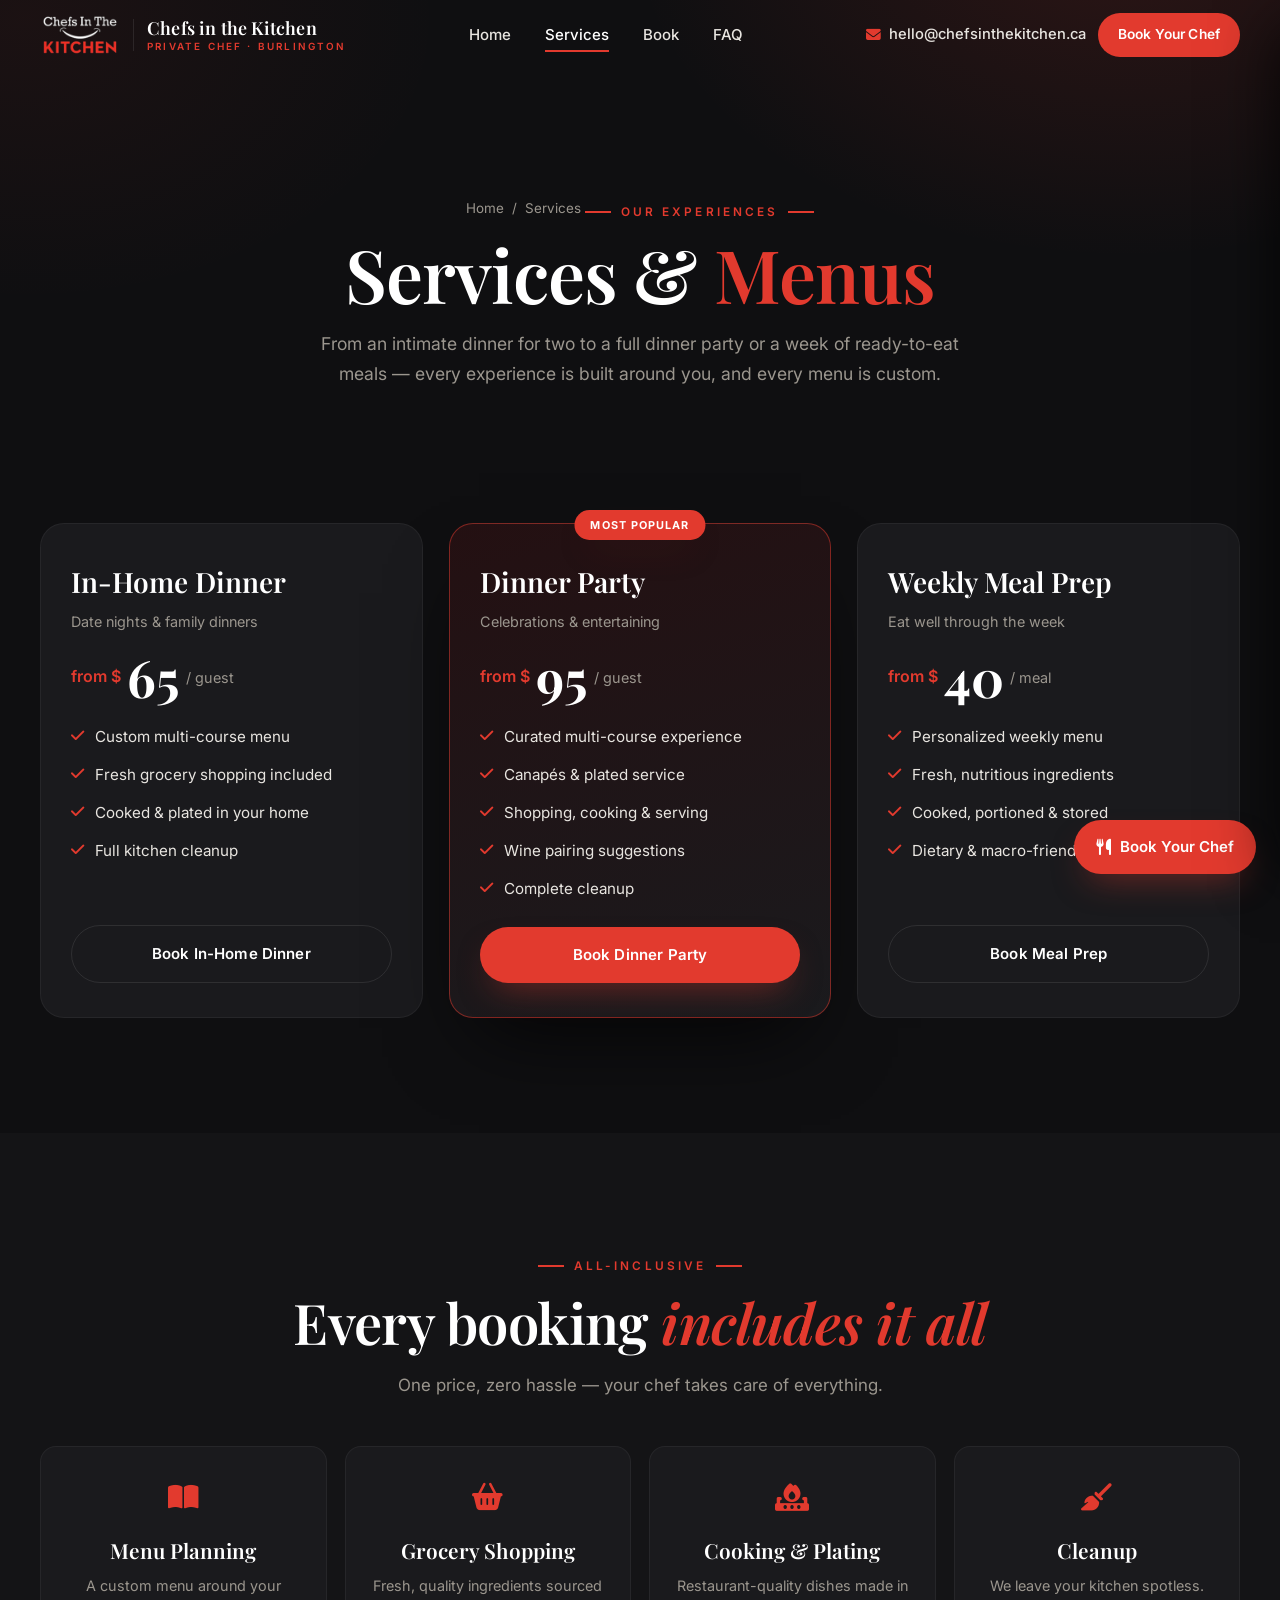
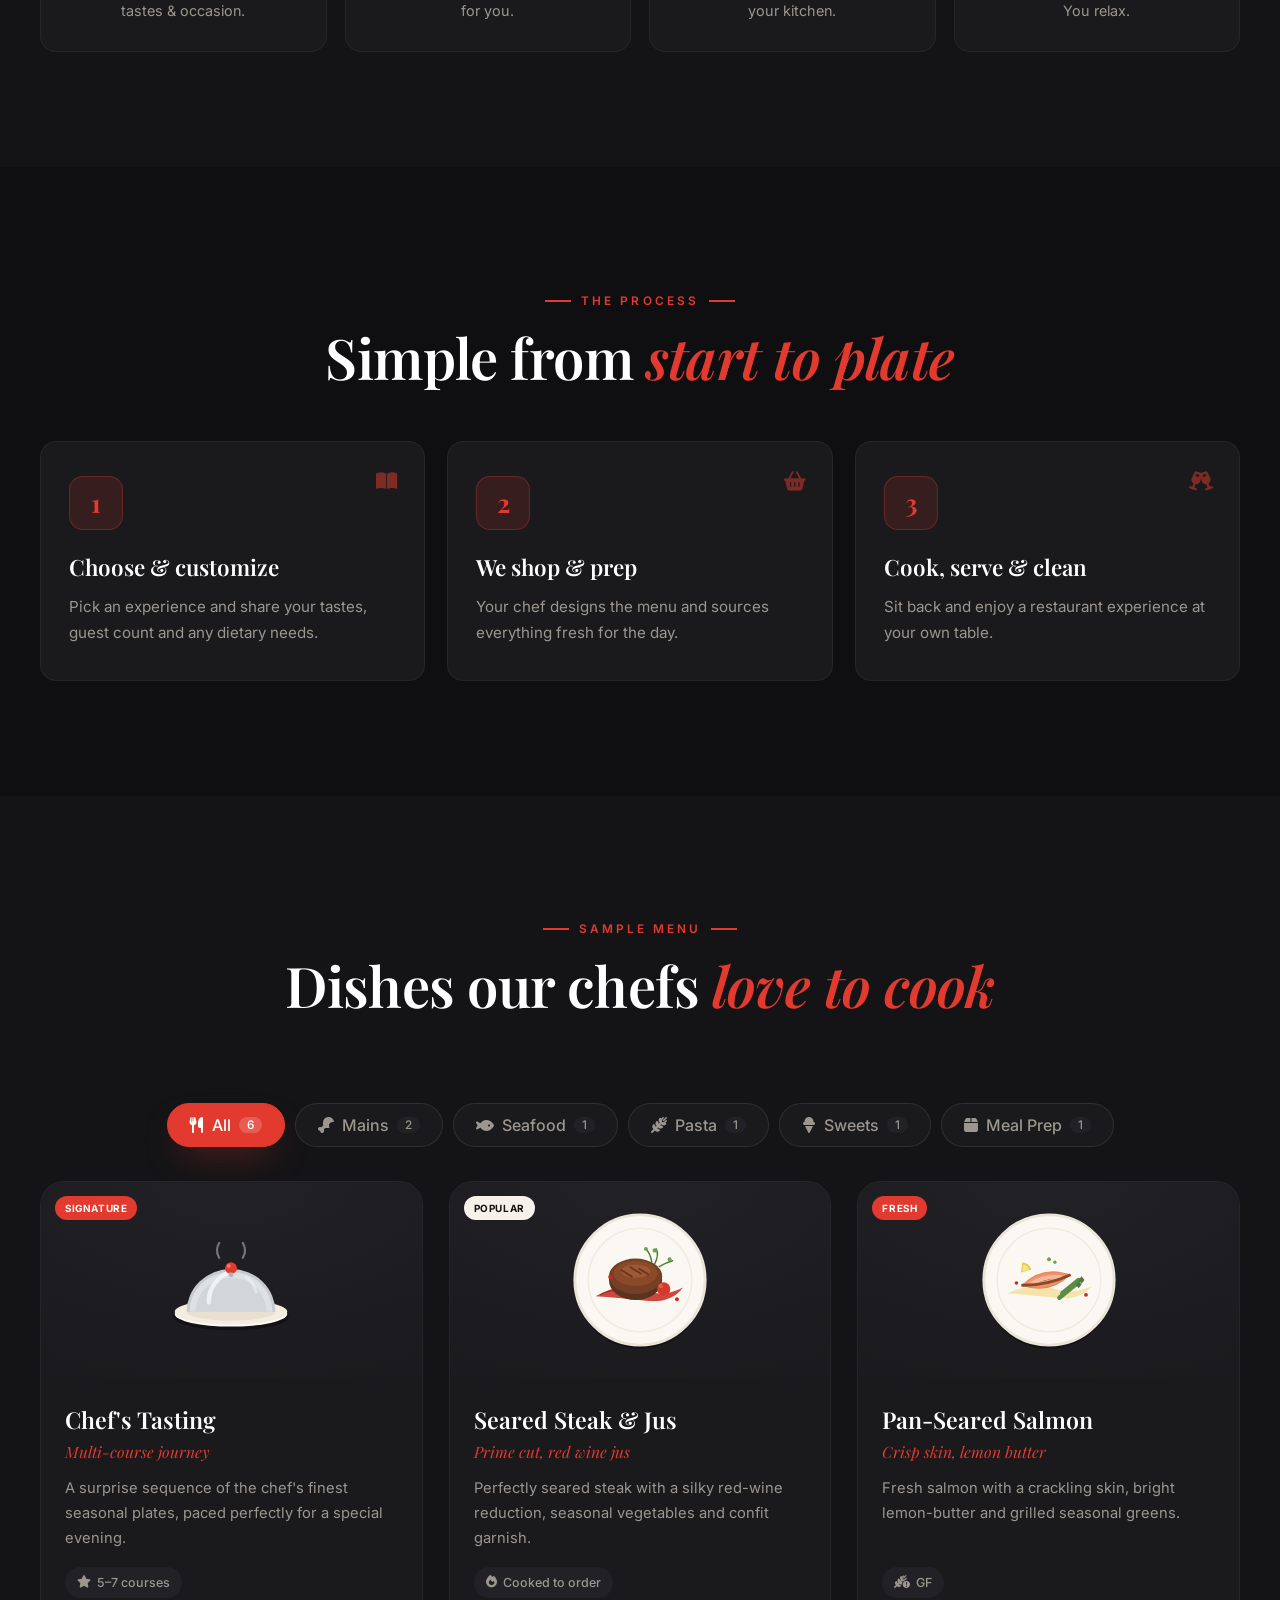
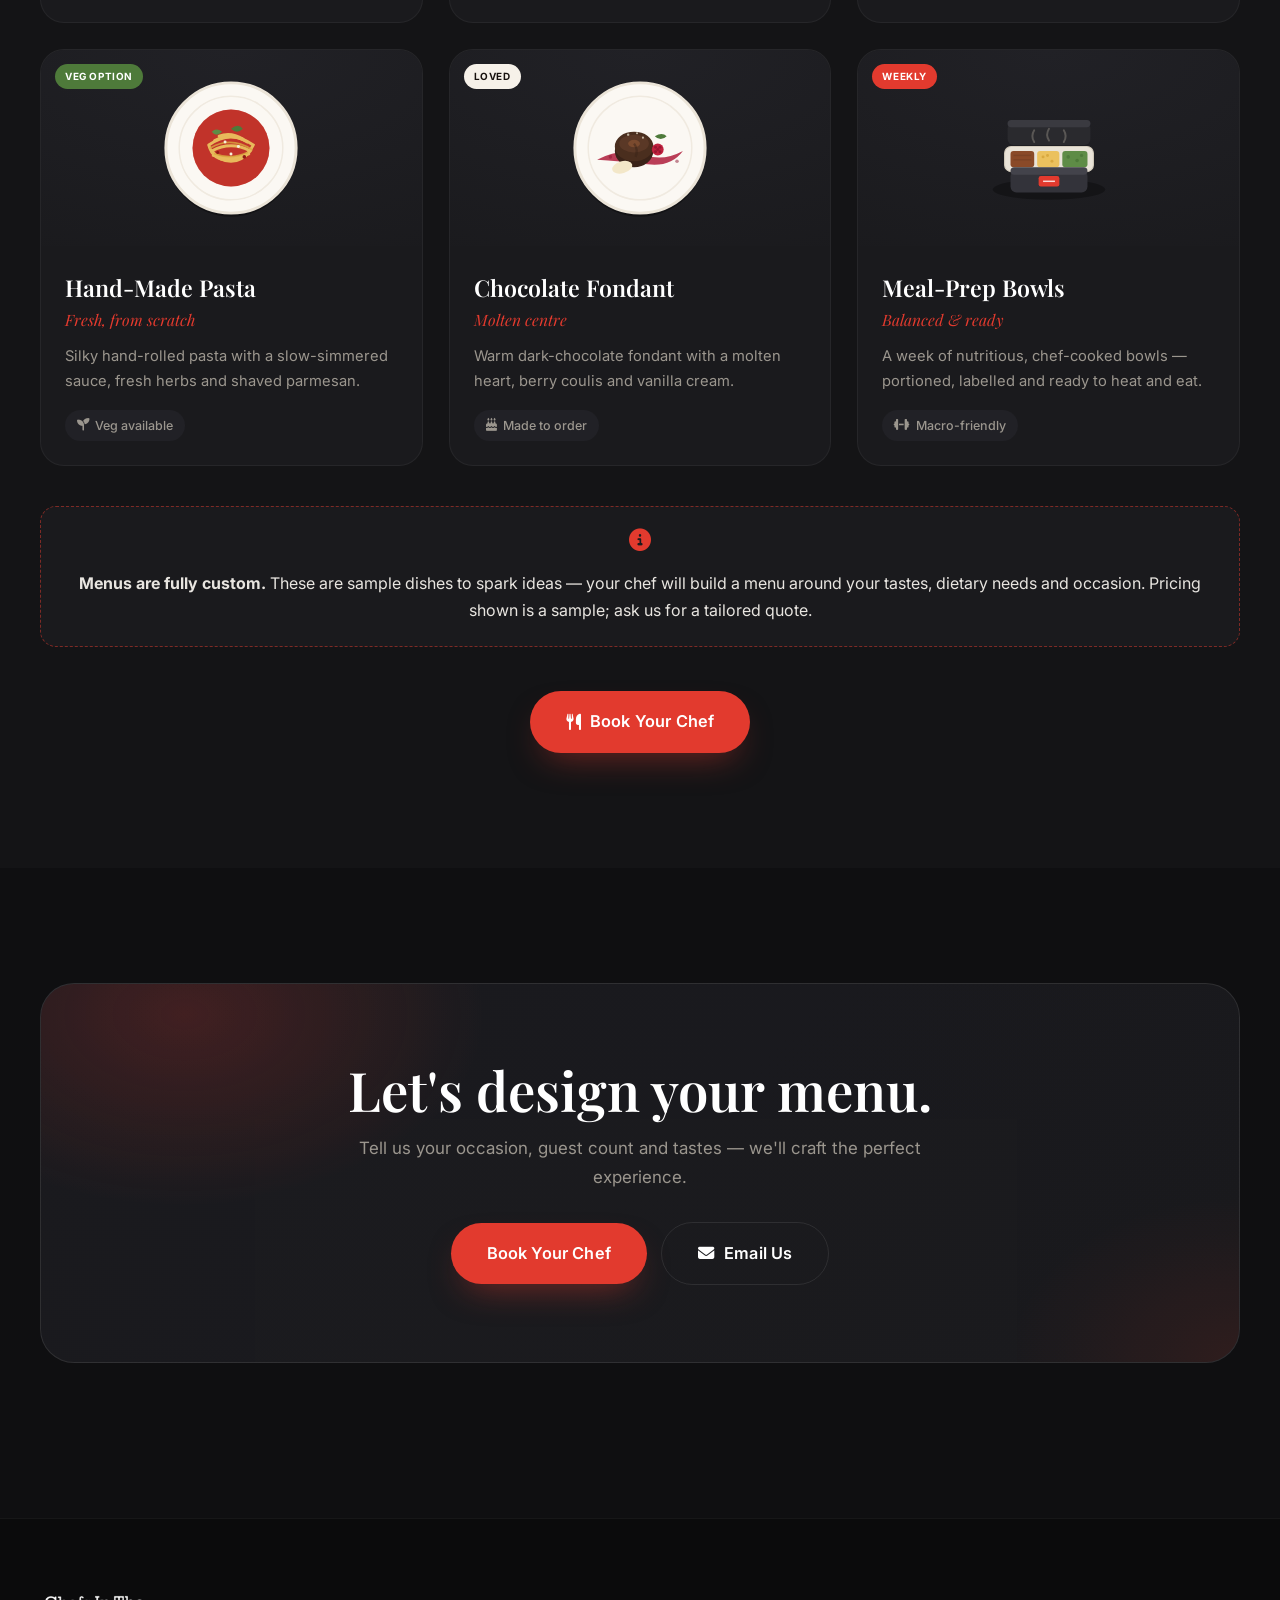
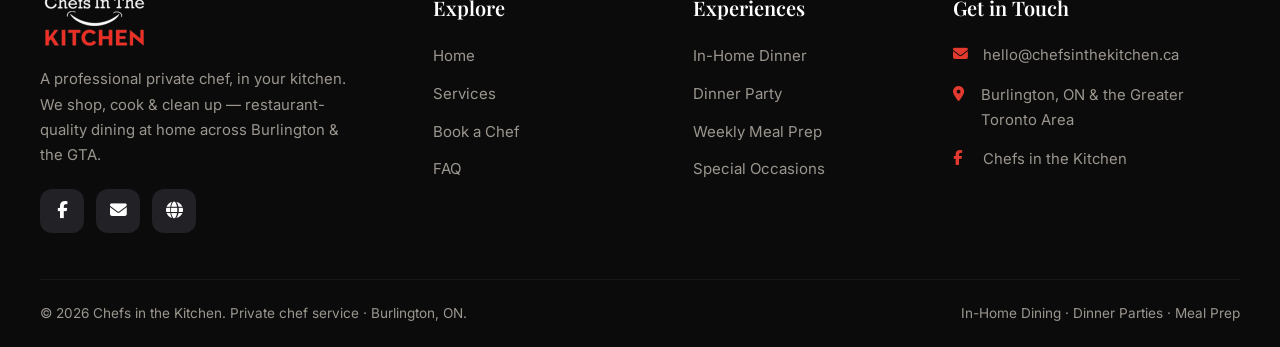
==== services.html @ 3c507fe3 "Chefs in the Kitchen: professional dark private-chef website Home, Services (packages + inclusions +" ====
<!DOCTYPE html>
<html lang="en">
<head>
  <meta charset="UTF-8" />
  <meta name="viewport" content="width=device-width, initial-scale=1.0" />
  <title>Services &amp; Menu | Chefs in the Kitchen — Private Chef, Burlington</title>
  <meta name="description" content="Private chef experiences from Chefs in the Kitchen: in-home dinners, dinner parties and weekly meal prep. See what's included, how it works, and a sample of our custom menus." />
  <meta name="theme-color" content="#141416" />
  <meta property="og:title" content="Services &amp; Menu | Chefs in the Kitchen" />
  <meta property="og:description" content="In-home dinners, dinner parties & weekly meal prep — restaurant-quality dining at home." />

  <link rel="icon" type="image/svg+xml" href="assets/favicon.svg" />
  <link rel="preconnect" href="https://fonts.googleapis.com" />
  <link rel="preconnect" href="https://fonts.gstatic.com" crossorigin />
  <link href="https://fonts.googleapis.com/css2?family=Playfair+Display:ital,wght@0,500..700;1,500..600&family=Inter:wght@400;500;600&display=swap" rel="stylesheet" />
  <link rel="stylesheet" href="https://cdnjs.cloudflare.com/ajax/libs/font-awesome/6.5.1/css/all.min.css" />
  <link rel="stylesheet" href="css/styles.css" />
</head>
<body>

  <!-- ============ HEADER ============ -->
  <header class="site-header" id="header">
    <div class="container nav">
      <a href="index.html" class="brand" aria-label="Chefs in the Kitchen home">
        <img src="assets/logo-mark.png" alt="Chefs in the Kitchen" class="brand-logo" />
        <span class="brand-name"><b>Chefs in the Kitchen</b><small>Private Chef · Burlington</small></span>
      </a>
      <nav class="nav-links" aria-label="Primary">
        <a href="index.html">Home</a>
        <a href="services.html" class="active">Services</a>
        <a href="book.html">Book</a>
        <a href="book.html#faq">FAQ</a>
      </nav>
      <div class="nav-actions">
        <a href="mailto:hello@chefsinthekitchen.ca" class="nav-phone"><i class="fa-solid fa-envelope"></i> hello@chefsinthekitchen.ca</a>
        <a href="book.html#quote" class="btn btn--sm">Book Your Chef</a>
        <button class="menu-toggle" id="menuToggle" aria-label="Open menu"><i class="fa-solid fa-bars"></i></button>
      </div>
    </div>
  </header>

  <!-- ============ MOBILE DRAWER ============ -->
  <div class="scrim" id="scrim"></div>
  <aside class="mobile-drawer" id="drawer" aria-label="Mobile menu">
    <div class="drawer-head">
      <img src="assets/logo-mark.png" alt="Chefs in the Kitchen" style="height:44px" />
      <button class="drawer-close" id="drawerClose" aria-label="Close menu"><i class="fa-solid fa-xmark"></i></button>
    </div>
    <nav>
      <a href="index.html">Home <i class="fa-solid fa-chevron-right"></i></a>
      <a href="services.html" class="active">Services <i class="fa-solid fa-chevron-right"></i></a>
      <a href="book.html">Book <i class="fa-solid fa-chevron-right"></i></a>
      <a href="book.html#faq">FAQ <i class="fa-solid fa-chevron-right"></i></a>
    </nav>
    <div class="drawer-cta">
      <a href="book.html#quote" class="btn btn--block">Book Your Chef</a>
      <a href="index.html" class="btn btn--ghost btn--block">Back Home</a>
    </div>
    <div class="drawer-contact">
      <a href="mailto:hello@chefsinthekitchen.ca"><i class="fa-solid fa-envelope"></i> hello@chefsinthekitchen.ca</a>
      <span><i class="fa-solid fa-location-dot"></i> Burlington &amp; the GTA</span>
      <a href="https://www.facebook.com/chefsinthekitchen.official/" target="_blank" rel="noopener"><i class="fa-brands fa-facebook-f"></i> Chefs in the Kitchen</a>
    </div>
  </aside>

  <!-- ============ PAGE HERO ============ -->
  <section class="page-hero">
    <div class="container">
      <div class="breadcrumbs reveal"><a href="index.html">Home</a> <span>/</span> <span>Services</span></div>
      <span class="eyebrow eyebrow--center reveal d1" style="margin-top:14px">Our Experiences</span>
      <h1 class="reveal d1">Services &amp; <span class="text-red">Menus</span></h1>
      <p class="reveal d2">From an intimate dinner for two to a full dinner party or a week of ready-to-eat meals — every experience is built around you, and every menu is custom.</p>
    </div>
  </section>

  <!-- ============ PACKAGES ============ -->
  <section class="section" id="packages" style="padding-top:20px">
    <div class="container">
      <div class="pkg-grid">
        <article class="pkg reveal d1">
          <div class="pkg-name">In-Home Dinner</div>
          <div class="pkg-for">Date nights &amp; family dinners</div>
          <div class="pkg-price"><span class="cur">from $</span><b>65</b><span>/ guest</span></div>
          <ul class="pkg-list">
            <li><i class="fa-solid fa-check"></i> Custom multi-course menu</li>
            <li><i class="fa-solid fa-check"></i> Fresh grocery shopping included</li>
            <li><i class="fa-solid fa-check"></i> Cooked &amp; plated in your home</li>
            <li><i class="fa-solid fa-check"></i> Full kitchen cleanup</li>
          </ul>
          <a href="book.html#quote" class="btn btn--ghost btn--block">Book In-Home Dinner</a>
        </article>

        <article class="pkg featured reveal d2">
          <div class="pkg-flag">Most Popular</div>
          <div class="pkg-name">Dinner Party</div>
          <div class="pkg-for">Celebrations &amp; entertaining</div>
          <div class="pkg-price"><span class="cur">from $</span><b>95</b><span>/ guest</span></div>
          <ul class="pkg-list">
            <li><i class="fa-solid fa-check"></i> Curated multi-course experience</li>
            <li><i class="fa-solid fa-check"></i> Canapés &amp; plated service</li>
            <li><i class="fa-solid fa-check"></i> Shopping, cooking &amp; serving</li>
            <li><i class="fa-solid fa-check"></i> Wine pairing suggestions</li>
            <li><i class="fa-solid fa-check"></i> Complete cleanup</li>
          </ul>
          <a href="book.html#quote" class="btn btn--block">Book Dinner Party</a>
        </article>

        <article class="pkg reveal d3">
          <div class="pkg-name">Weekly Meal Prep</div>
          <div class="pkg-for">Eat well through the week</div>
          <div class="pkg-price"><span class="cur">from $</span><b>40</b><span>/ meal</span></div>
          <ul class="pkg-list">
            <li><i class="fa-solid fa-check"></i> Personalized weekly menu</li>
            <li><i class="fa-solid fa-check"></i> Fresh, nutritious ingredients</li>
            <li><i class="fa-solid fa-check"></i> Cooked, portioned &amp; stored</li>
            <li><i class="fa-solid fa-check"></i> Dietary &amp; macro-friendly</li>
          </ul>
          <a href="book.html#quote" class="btn btn--ghost btn--block">Book Meal Prep</a>
        </article>
      </div>
    </div>
  </section>

  <!-- ============ INCLUSIONS ============ -->
  <section class="section section--alt">
    <div class="container center">
      <span class="eyebrow eyebrow--center reveal">All-Inclusive</span>
      <h2 class="section-title reveal d1">Every booking <em>includes it all</em></h2>
      <p class="section-lead reveal d2">One price, zero hassle — your chef takes care of everything.</p>
    </div>
    <div class="container">
      <div class="events">
        <div class="event reveal d1"><div class="ic"><i class="fa-solid fa-book-open"></i></div><h3>Menu Planning</h3><p>A custom menu around your tastes &amp; occasion.</p></div>
        <div class="event reveal d2"><div class="ic"><i class="fa-solid fa-basket-shopping"></i></div><h3>Grocery Shopping</h3><p>Fresh, quality ingredients sourced for you.</p></div>
        <div class="event reveal d3"><div class="ic"><i class="fa-solid fa-fire-burner"></i></div><h3>Cooking &amp; Plating</h3><p>Restaurant-quality dishes made in your kitchen.</p></div>
        <div class="event reveal d4"><div class="ic"><i class="fa-solid fa-broom"></i></div><h3>Cleanup</h3><p>We leave your kitchen spotless. You relax.</p></div>
      </div>
    </div>
  </section>

  <!-- ============ PROCESS ============ -->
  <section class="section">
    <div class="container center">
      <span class="eyebrow eyebrow--center reveal">The Process</span>
      <h2 class="section-title reveal d1">Simple from <em>start to plate</em></h2>
    </div>
    <div class="container">
      <div class="steps">
        <div class="step reveal d1"><div class="step-num">1</div><i class="fa-solid fa-book-open step-ic"></i><h3>Choose &amp; customize</h3><p>Pick an experience and share your tastes, guest count and any dietary needs.</p></div>
        <div class="step reveal d2"><div class="step-num">2</div><i class="fa-solid fa-basket-shopping step-ic"></i><h3>We shop &amp; prep</h3><p>Your chef designs the menu and sources everything fresh for the day.</p></div>
        <div class="step reveal d3"><div class="step-num">3</div><i class="fa-solid fa-champagne-glasses step-ic"></i><h3>Cook, serve &amp; clean</h3><p>Sit back and enjoy a restaurant experience at your own table.</p></div>
      </div>
    </div>
  </section>

  <!-- ============ SAMPLE MENU ============ -->
  <section class="section section--alt" id="menu">
    <div class="container center">
      <span class="eyebrow eyebrow--center reveal">Sample Menu</span>
      <h2 class="section-title reveal d1">Dishes our chefs <em>love to cook</em></h2>
      <p class="section-lead reveal d2">A taste of what's possible — every menu is tailored to you.</p>
    </div>
    <div class="container">
      <div class="menu-filter reveal">
        <button class="filter-btn active" data-filter="all"><i class="fa-solid fa-utensils"></i> All <span class="filter-count">6</span></button>
        <button class="filter-btn" data-filter="mains"><i class="fa-solid fa-drumstick-bite"></i> Mains <span class="filter-count">2</span></button>
        <button class="filter-btn" data-filter="seafood"><i class="fa-solid fa-fish"></i> Seafood <span class="filter-count">1</span></button>
        <button class="filter-btn" data-filter="pasta"><i class="fa-solid fa-wheat-awn"></i> Pasta <span class="filter-count">1</span></button>
        <button class="filter-btn" data-filter="sweets"><i class="fa-solid fa-ice-cream"></i> Sweets <span class="filter-count">1</span></button>
        <button class="filter-btn" data-filter="prep"><i class="fa-solid fa-box"></i> Meal Prep <span class="filter-count">1</span></button>
      </div>
      <div class="menu-grid">
        <article class="menu-card reveal" data-cat="mains">
          <div class="menu-card-media"><div class="menu-badges"><span class="menu-badge">Signature</span></div><img src="assets/dishes/cloche.svg" alt="Chef's tasting menu" /></div>
          <div class="menu-card-body">
            <div class="top"><div><h3>Chef's Tasting</h3><div class="es">Multi-course journey</div></div></div>
            <p>A surprise sequence of the chef's finest seasonal plates, paced perfectly for a special evening.</p>
            <div class="menu-card-foot"><span class="pill"><i class="fa-solid fa-star"></i> 5–7 courses</span></div>
          </div>
        </article>
        <article class="menu-card reveal d1" data-cat="mains">
          <div class="menu-card-media"><div class="menu-badges"><span class="menu-badge pop">Popular</span></div><img src="assets/dishes/plated-steak.svg" alt="Seared steak" /></div>
          <div class="menu-card-body">
            <div class="top"><div><h3>Seared Steak &amp; Jus</h3><div class="es">Prime cut, red wine jus</div></div></div>
            <p>Perfectly seared steak with a silky red-wine reduction, seasonal vegetables and confit garnish.</p>
            <div class="menu-card-foot"><span class="pill"><i class="fa-solid fa-fire"></i> Cooked to order</span></div>
          </div>
        </article>
        <article class="menu-card reveal d2" data-cat="seafood">
          <div class="menu-card-media"><div class="menu-badges"><span class="menu-badge">Fresh</span></div><img src="assets/dishes/salmon.svg" alt="Pan-seared salmon" /></div>
          <div class="menu-card-body">
            <div class="top"><div><h3>Pan-Seared Salmon</h3><div class="es">Crisp skin, lemon butter</div></div></div>
            <p>Fresh salmon with a crackling skin, bright lemon-butter and grilled seasonal greens.</p>
            <div class="menu-card-foot"><span class="pill"><i class="fa-solid fa-wheat-awn-circle-exclamation"></i> GF</span></div>
          </div>
        </article>
        <article class="menu-card reveal d3" data-cat="pasta">
          <div class="menu-card-media"><div class="menu-badges"><span class="menu-badge veg">Veg option</span></div><img src="assets/dishes/pasta.svg" alt="Hand-made pasta" /></div>
          <div class="menu-card-body">
            <div class="top"><div><h3>Hand-Made Pasta</h3><div class="es">Fresh, from scratch</div></div></div>
            <p>Silky hand-rolled pasta with a slow-simmered sauce, fresh herbs and shaved parmesan.</p>
            <div class="menu-card-foot"><span class="pill"><i class="fa-solid fa-seedling"></i> Veg available</span></div>
          </div>
        </article>
        <article class="menu-card reveal" data-cat="sweets">
          <div class="menu-card-media"><div class="menu-badges"><span class="menu-badge pop">Loved</span></div><img src="assets/dishes/dessert.svg" alt="Chocolate fondant" /></div>
          <div class="menu-card-body">
            <div class="top"><div><h3>Chocolate Fondant</h3><div class="es">Molten centre</div></div></div>
            <p>Warm dark-chocolate fondant with a molten heart, berry coulis and vanilla cream.</p>
            <div class="menu-card-foot"><span class="pill"><i class="fa-solid fa-cake-candles"></i> Made to order</span></div>
          </div>
        </article>
        <article class="menu-card reveal d1" data-cat="prep">
          <div class="menu-card-media"><div class="menu-badges"><span class="menu-badge">Weekly</span></div><img src="assets/dishes/meal-prep.svg" alt="Meal prep bowls" /></div>
          <div class="menu-card-body">
            <div class="top"><div><h3>Meal-Prep Bowls</h3><div class="es">Balanced &amp; ready</div></div></div>
            <p>A week of nutritious, chef-cooked bowls — portioned, labelled and ready to heat and eat.</p>
            <div class="menu-card-foot"><span class="pill"><i class="fa-solid fa-dumbbell"></i> Macro-friendly</span></div>
          </div>
        </article>
        <div class="menu-empty" id="menuEmpty"><i class="fa-solid fa-utensils" style="font-size:2rem;color:var(--red)"></i><p style="margin-top:12px">Nothing here yet — try another category.</p></div>
      </div>
      <div class="menu-note reveal">
        <i class="fa-solid fa-circle-info"></i>
        <p style="margin:0"><strong>Menus are fully custom.</strong> These are sample dishes to spark ideas — your chef will build a menu around your tastes, dietary needs and occasion. Pricing shown is a sample; ask us for a tailored quote.</p>
      </div>
      <div class="center" style="margin-top:44px"><a href="book.html#quote" class="btn btn--lg reveal"><i class="fa-solid fa-utensils"></i> Book Your Chef</a></div>
    </div>
  </section>

  <!-- ============ CTA ============ -->
  <section class="section">
    <div class="container">
      <div class="cta-band reveal-scale">
        <h2>Let's design your menu.</h2>
        <p>Tell us your occasion, guest count and tastes — we'll craft the perfect experience.</p>
        <div class="hero-ctas">
          <a href="book.html#quote" class="btn btn--lg">Book Your Chef</a>
          <a href="mailto:hello@chefsinthekitchen.ca" class="btn btn--ghost btn--lg"><i class="fa-solid fa-envelope"></i> Email Us</a>
        </div>
      </div>
    </div>
  </section>

  <!-- ============ FOOTER ============ -->
  <footer class="footer">
    <div class="container">
      <div class="footer-top">
        <div class="footer-brand">
          <img src="assets/logo-mark.png" alt="Chefs in the Kitchen" class="brand-logo-f" />
          <p>A professional private chef, in your kitchen. We shop, cook &amp; clean up — restaurant-quality dining at home across Burlington &amp; the GTA.</p>
          <div class="footer-social">
            <a href="https://www.facebook.com/chefsinthekitchen.official/" target="_blank" rel="noopener" aria-label="Facebook"><i class="fa-brands fa-facebook-f"></i></a>
            <a href="mailto:hello@chefsinthekitchen.ca" aria-label="Email"><i class="fa-solid fa-envelope"></i></a>
            <a href="https://chefsinthekitchen.ca" target="_blank" rel="noopener" aria-label="Website"><i class="fa-solid fa-globe"></i></a>
          </div>
        </div>
        <div>
          <h4>Explore</h4>
          <div class="footer-links"><a href="index.html">Home</a><a href="services.html">Services</a><a href="book.html">Book a Chef</a><a href="book.html#faq">FAQ</a></div>
        </div>
        <div>
          <h4>Experiences</h4>
          <div class="footer-links"><a href="services.html">In-Home Dinner</a><a href="services.html">Dinner Party</a><a href="services.html">Weekly Meal Prep</a><a href="book.html">Special Occasions</a></div>
        </div>
        <div>
          <h4>Get in Touch</h4>
          <div class="footer-contact">
            <a href="mailto:hello@chefsinthekitchen.ca"><i class="fa-solid fa-envelope"></i> hello@chefsinthekitchen.ca</a>
            <span><i class="fa-solid fa-location-dot"></i> Burlington, ON &amp; the Greater Toronto Area</span>
            <a href="https://www.facebook.com/chefsinthekitchen.official/" target="_blank" rel="noopener"><i class="fa-brands fa-facebook-f"></i> Chefs in the Kitchen</a>
          </div>
        </div>
      </div>
      <div class="footer-bottom">
        <span>© <span data-year>2026</span> Chefs in the Kitchen. Private chef service · Burlington, ON.</span>
        <span>In-Home Dining · Dinner Parties · Meal Prep</span>
      </div>
    </div>
  </footer>

  <!-- ============ LIGHTBOX ============ -->
  <div class="lightbox" id="lightbox" aria-hidden="true">
    <button class="lightbox-close" id="lbClose" aria-label="Close"><i class="fa-solid fa-xmark"></i></button>
    <button class="lightbox-nav prev" id="lbPrev" aria-label="Previous"><i class="fa-solid fa-chevron-left"></i></button>
    <button class="lightbox-nav next" id="lbNext" aria-label="Next"><i class="fa-solid fa-chevron-right"></i></button>
    <div><img id="lbImg" src="assets/dishes/plated-steak.svg" alt="" /><div class="lightbox-cap" id="lbCap"></div></div>
  </div>

  <a href="book.html#quote" class="fab-cta" aria-label="Book your chef"><i class="fa-solid fa-utensils"></i><span>Book Your Chef</span></a>
  <button class="to-top" id="toTop" aria-label="Back to top"><i class="fa-solid fa-arrow-up"></i></button>

  <script src="js/main.js"></script>
</body>
</html>
---- css/styles.css ----
/* ============================================================
   CHEFS IN THE KITCHEN — Private Chef Service (Burlington, ON)
   Dark, premium design system — black / red / white
   ============================================================ */

:root {
  --bg: #0F0F11;
  --bg-2: #141416;
  --surface: #1A1A1D;
  --surface-2: #212126;
  --surface-3: #2A2A31;
  --line: rgba(255,255,255,0.09);
  --line-2: rgba(255,255,255,0.05);

  --red: #E23A2E;
  --red-deep: #B7241A;
  --red-soft: rgba(226,58,46,0.14);

  --white: #FFFFFF;
  --cream: #F6F1E9;
  --text: #E8E5E0;
  --text-soft: #9B968E;

  --shadow-sm: 0 2px 12px rgba(0,0,0,0.4);
  --shadow-md: 0 20px 46px -18px rgba(0,0,0,0.7);
  --shadow-lg: 0 40px 80px -30px rgba(0,0,0,0.8);
  --shadow-red: 0 16px 34px -14px rgba(226,58,46,0.5);

  --r-sm: 10px;
  --r-md: 16px;
  --r-lg: 24px;
  --r-xl: 34px;

  --font-display: "Playfair Display", Georgia, serif;
  --font-body: "Inter", system-ui, -apple-system, sans-serif;

  --container: 1200px;
  --ease: cubic-bezier(0.22, 1, 0.36, 1);
}

*, *::before, *::after { box-sizing: border-box; margin: 0; padding: 0; }
html { scroll-behavior: smooth; -webkit-text-size-adjust: 100%; scroll-padding-top: 100px; }
body {
  font-family: var(--font-body); color: var(--text); background: var(--bg);
  line-height: 1.7; overflow-x: hidden; -webkit-font-smoothing: antialiased; font-weight: 400;
}
img, svg { display: block; max-width: 100%; }
a { color: inherit; text-decoration: none; }
button { font-family: inherit; cursor: pointer; border: none; background: none; }
ul { list-style: none; }
input, textarea, select, button { font-family: inherit; font-size: 1rem; color: inherit; }
::selection { background: var(--red); color: #fff; }

body::before {
  content: ""; position: fixed; inset: 0; z-index: -2;
  background:
    radial-gradient(900px 600px at 88% -8%, rgba(226,58,46,0.14), transparent 55%),
    radial-gradient(760px 520px at 2% 2%, rgba(226,58,46,0.06), transparent 55%),
    var(--bg);
}

/* Layout */
.container { width: min(100% - 44px, var(--container)); margin-inline: auto; }
.section { padding: clamp(72px, 9vw, 132px) 0; position: relative; }
.section--tight { padding: clamp(50px, 6vw, 88px) 0; }
.section--alt { background: var(--bg-2); }
.center { text-align: center; }

/* Type helpers */
.eyebrow {
  display: inline-flex; align-items: center; gap: 10px;
  font-size: 0.74rem; font-weight: 600; letter-spacing: 0.26em; text-transform: uppercase; color: var(--red);
}
.eyebrow::before { content: ""; width: 26px; height: 2px; background: var(--red); }
.eyebrow--center { justify-content: center; }
.eyebrow--center::after { content: ""; width: 26px; height: 2px; background: var(--red); }
.section-title {
  font-family: var(--font-display); font-weight: 600; color: var(--white);
  font-size: clamp(2.1rem, 4.6vw, 3.5rem); line-height: 1.08; letter-spacing: -0.01em; margin: 16px 0 0;
}
.section-title em { font-style: italic; color: var(--red); }
.section-lead { max-width: 62ch; margin-top: 18px; color: var(--text-soft); font-size: 1.06rem; }
.center .section-lead { margin-inline: auto; }
.text-red { color: var(--red); }

/* Buttons */
.btn {
  --bg: var(--red); --fg: #fff;
  position: relative; display: inline-flex; align-items: center; justify-content: center; gap: 10px;
  padding: 15px 30px; border-radius: 100px; font-weight: 600; font-size: 0.94rem; letter-spacing: 0.01em;
  background: var(--bg); color: var(--fg); box-shadow: var(--shadow-red);
  transition: transform 0.35s var(--ease), box-shadow 0.35s var(--ease), background 0.3s; overflow: hidden; isolation: isolate;
}
.btn::after { content: ""; position: absolute; inset: 0; z-index: -1; background: linear-gradient(120deg, transparent 30%, rgba(255,255,255,0.25) 50%, transparent 70%); transform: translateX(-120%); transition: transform 0.6s var(--ease); }
.btn:hover { transform: translateY(-3px); box-shadow: 0 24px 44px -16px rgba(226,58,46,0.6); }
.btn:hover::after { transform: translateX(120%); }
.btn--ghost { --bg: transparent; --fg: var(--white); box-shadow: none; border: 1.5px solid var(--line); }
.btn--ghost:hover { background: rgba(255,255,255,0.05); border-color: rgba(255,255,255,0.25); }
.btn--light { --bg: var(--cream); --fg: #17110E; box-shadow: var(--shadow-md); }
.btn--lg { padding: 17px 36px; font-size: 1.02rem; }
.btn--sm { padding: 10px 20px; font-size: 0.86rem; box-shadow: none; }
.btn--block { width: 100%; }
.link-arrow { display: inline-flex; align-items: center; gap: 8px; font-weight: 600; color: var(--red); }
.link-arrow i { transition: transform 0.3s var(--ease); }
.link-arrow:hover i { transform: translateX(5px); }

/* ============ HEADER ============ */
.site-header { position: fixed; top: 0; left: 0; right: 0; z-index: 100; transition: transform 0.4s var(--ease), background 0.4s, box-shadow 0.4s, backdrop-filter 0.4s; }
.site-header.scrolled { background: rgba(15,15,17,0.82); backdrop-filter: blur(16px) saturate(1.2); box-shadow: 0 8px 30px -18px rgba(0,0,0,0.9); border-bottom: 1px solid var(--line-2); }
.site-header.hidden { transform: translateY(-100%); }
.nav { display: flex; align-items: center; justify-content: space-between; gap: 20px; padding: 13px 0; }

/* brand lockup: logo + name */
.brand { display: flex; align-items: center; gap: 13px; }
.brand-logo { height: 44px; width: auto; transition: transform 0.4s var(--ease); }
.brand:hover .brand-logo { transform: scale(1.04); }
.brand-name { display: flex; flex-direction: column; line-height: 1.05; padding-left: 13px; border-left: 1px solid var(--line); }
.brand-name b { font-family: var(--font-display); font-weight: 600; font-size: 1.12rem; color: var(--white); letter-spacing: 0.01em; }
.brand-name small { font-size: 0.62rem; font-weight: 600; letter-spacing: 0.22em; text-transform: uppercase; color: var(--red); margin-top: 3px; }

.nav-links { display: flex; align-items: center; gap: 2px; }
.nav-links a { position: relative; padding: 9px 16px; border-radius: 100px; font-weight: 500; color: var(--text); font-size: 0.94rem; transition: color 0.25s; }
.nav-links a::after { content: ""; position: absolute; left: 16px; right: 16px; bottom: 5px; height: 2px; background: var(--red); transform: scaleX(0); transform-origin: left; transition: transform 0.3s var(--ease); }
.nav-links a:hover { color: var(--white); } .nav-links a:hover::after, .nav-links a.active::after { transform: scaleX(1); }
.nav-links a.active { color: var(--white); }
.nav-actions { display: flex; align-items: center; gap: 12px; }
.nav-phone { display: inline-flex; align-items: center; gap: 8px; font-weight: 500; color: var(--text); font-size: 0.92rem; }
.nav-phone i { color: var(--red); }
.nav-phone:hover { color: var(--white); }
.menu-toggle { display: none; width: 46px; height: 46px; border-radius: 12px; background: var(--red); color: #fff; font-size: 1.15rem; align-items: center; justify-content: center; box-shadow: var(--shadow-red); }

.mobile-drawer { position: fixed; inset: 0 0 0 auto; width: min(86vw, 360px); z-index: 200; background: var(--surface); transform: translateX(100%); transition: transform 0.5s var(--ease); padding: 26px; display: flex; flex-direction: column; gap: 8px; box-shadow: -30px 0 60px -30px rgba(0,0,0,0.8); overflow-y: auto; border-left: 1px solid var(--line); }
.mobile-drawer.open { transform: translateX(0); }
.drawer-head { display: flex; align-items: center; justify-content: space-between; margin-bottom: 18px; }
.drawer-close { width: 44px; height: 44px; border-radius: 12px; background: var(--surface-2); color: var(--text); font-size: 1.2rem; }
.mobile-drawer nav a { display: flex; align-items: center; justify-content: space-between; padding: 15px 16px; border-radius: 12px; font-size: 1.2rem; font-weight: 500; font-family: var(--font-display); border-bottom: 1px solid var(--line-2); color: var(--text); }
.mobile-drawer nav a:hover, .mobile-drawer nav a.active { background: var(--surface-2); color: var(--red); }
.drawer-cta { margin-top: 20px; display: flex; flex-direction: column; gap: 12px; }
.drawer-contact { margin-top: 18px; font-size: 0.92rem; color: var(--text-soft); display: grid; gap: 10px; }
.drawer-contact a { display: inline-flex; align-items: center; gap: 10px; }
.drawer-contact i { color: var(--red); width: 18px; }
.scrim { position: fixed; inset: 0; z-index: 150; background: rgba(0,0,0,0.6); opacity: 0; visibility: hidden; transition: opacity 0.4s, visibility 0.4s; backdrop-filter: blur(2px); }
.scrim.show { opacity: 1; visibility: visible; }

/* ============ HERO (no orbit) ============ */
.hero { position: relative; padding: clamp(130px, 16vw, 186px) 0 clamp(60px, 8vw, 96px); overflow: hidden; }
.hero-grid { display: grid; grid-template-columns: 1.08fr 0.92fr; gap: 44px; align-items: center; }
.hero-badge { display: inline-flex; align-items: center; gap: 10px; padding: 8px 16px; background: var(--surface); border: 1px solid var(--line); border-radius: 100px; font-size: 0.8rem; font-weight: 500; color: var(--cream); box-shadow: var(--shadow-sm); }
.hero-badge .dot { width: 8px; height: 8px; border-radius: 50%; background: var(--red); box-shadow: 0 0 0 4px rgba(226,58,46,0.2); animation: pulse 2s infinite; }
@keyframes pulse { 0%,100% { box-shadow: 0 0 0 4px rgba(226,58,46,0.22); } 50% { box-shadow: 0 0 0 8px rgba(226,58,46,0); } }
.hero-title { font-family: var(--font-display); font-weight: 600; color: var(--white); font-size: clamp(2.9rem, 6.4vw, 5.2rem); line-height: 1.02; letter-spacing: -0.015em; margin: 22px 0 0; }
.hero-title em { font-style: italic; color: var(--red); }
.hero-sub { margin-top: 22px; max-width: 52ch; font-size: 1.12rem; color: var(--text-soft); }
.hero-ctas { margin-top: 32px; display: flex; flex-wrap: wrap; gap: 14px; align-items: center; }
.hero-meta { margin-top: 36px; display: flex; gap: 30px; flex-wrap: wrap; align-items: center; }
.hero-meta .m b { font-family: var(--font-display); font-size: 2rem; color: var(--white); line-height: 1; display: block; font-weight: 600; }
.hero-meta .m span { font-size: 0.82rem; color: var(--text-soft); margin-top: 4px; display: block; }
.hero-meta .divider { width: 1px; height: 40px; background: var(--line); }

.hero-visual { position: relative; display: grid; place-items: center; min-height: 440px; }
.hero-frame { position: relative; width: min(460px, 100%); aspect-ratio: 1 / 1; display: grid; place-items: center; }
.hero-frame::before { content: ""; position: absolute; inset: 10%; border-radius: 50%; background: radial-gradient(circle, rgba(226,58,46,0.35), transparent 62%); filter: blur(26px); }
.hero-frame::after { content: ""; position: absolute; inset: 6%; border-radius: 50%; border: 1px solid var(--line); }
.hero-plate { position: relative; width: 80%; filter: drop-shadow(0 44px 60px rgba(0,0,0,0.65)); animation: floatY 7s var(--ease) infinite; }
@keyframes floatY { 0%,100% { transform: translateY(0); } 50% { transform: translateY(-12px); } }
.hero-tag { position: absolute; display: flex; align-items: center; gap: 11px; background: var(--surface); border: 1px solid var(--line); padding: 12px 16px; border-radius: 14px; box-shadow: var(--shadow-md); font-size: 0.86rem; }
.hero-tag i { color: var(--red); font-size: 1.05rem; }
.hero-tag b { color: var(--white); font-weight: 600; display: block; }
.hero-tag small { color: var(--text-soft); font-size: 0.74rem; }
.hero-tag.t1 { top: 8%; right: 2%; }
.hero-tag.t2 { bottom: 8%; left: 0; }

/* ============ MARQUEE ============ */
.marquee { background: var(--red); color: #fff; overflow: hidden; }
.marquee-track { display: flex; width: max-content; animation: marquee 30s linear infinite; }
.marquee:hover .marquee-track { animation-play-state: paused; }
.marquee-item { display: inline-flex; align-items: center; gap: 16px; padding: 14px 34px; font-family: var(--font-display); font-style: italic; font-size: 1.25rem; white-space: nowrap; }
.marquee-item i { font-size: 0.5rem; opacity: 0.7; }
@keyframes marquee { to { transform: translateX(-50%); } }

/* ============ STEPS ============ */
.steps { display: grid; grid-template-columns: repeat(3, 1fr); gap: 22px; margin-top: 54px; }
.step { background: var(--surface); border-radius: var(--r-md); padding: 34px 28px; border: 1px solid var(--line-2); position: relative; transition: transform 0.4s var(--ease), border-color 0.4s; }
.step:hover { transform: translateY(-6px); border-color: rgba(226,58,46,0.4); }
.step-num { width: 54px; height: 54px; border-radius: 14px; display: grid; place-items: center; font-family: var(--font-display); font-size: 1.6rem; font-weight: 700; background: var(--red-soft); color: var(--red); margin-bottom: 18px; border: 1px solid rgba(226,58,46,0.3); }
.step h3 { font-family: var(--font-display); font-size: 1.4rem; font-weight: 600; color: var(--white); }
.step p { color: var(--text-soft); font-size: 0.95rem; margin-top: 8px; }
.step .step-ic { position: absolute; top: 30px; right: 26px; font-size: 1.2rem; color: var(--red); opacity: 0.5; }

/* ============ SERVICE / DISH CARDS ============ */
.dish-grid { display: grid; grid-template-columns: repeat(3, 1fr); gap: 26px; margin-top: 54px; }
.dish-card { position: relative; background: var(--surface); border-radius: var(--r-lg); padding: 30px 26px 28px; text-align: center; border: 1px solid var(--line-2); overflow: hidden; transition: transform 0.5s var(--ease), border-color 0.5s; }
.dish-card::before { content: ""; position: absolute; inset: 0 0 auto; height: 120px; background: radial-gradient(120% 100% at 50% 0%, rgba(226,58,46,0.12), transparent 70%); }
.dish-card:hover { transform: translateY(-10px); border-color: rgba(226,58,46,0.4); }
.dish-media { position: relative; width: 168px; height: 168px; margin: 0 auto 18px; }
.dish-media img { width: 100%; height: 100%; transition: transform 0.6s var(--ease); }
.dish-card:hover .dish-media img { transform: scale(1.07); }
.dish-tag { position: absolute; top: 6px; right: 0; background: var(--red); color: #fff; font-size: 0.64rem; font-weight: 700; letter-spacing: 0.08em; text-transform: uppercase; padding: 5px 11px; border-radius: 100px; }
.dish-name { font-family: var(--font-display); font-size: 1.6rem; font-weight: 600; color: var(--white); }
.dish-es { color: var(--red); font-style: italic; font-family: var(--font-display); font-size: 1rem; }
.dish-desc { margin-top: 10px; color: var(--text-soft); font-size: 0.95rem; }
.dish-foot { margin-top: 18px; padding-top: 16px; border-top: 1px solid var(--line-2); display: flex; align-items: center; justify-content: space-between; gap: 10px; }
.dish-price { font-weight: 700; color: var(--white); }
.dish-price small { font-weight: 400; color: var(--text-soft); }
.pill { display: inline-flex; align-items: center; gap: 6px; font-size: 0.78rem; font-weight: 500; padding: 5px 12px; border-radius: 100px; background: var(--surface-2); color: var(--text-soft); }

/* ============ STORY / ABOUT ============ */
.story-grid { display: grid; grid-template-columns: 0.95fr 1.05fr; gap: 56px; align-items: center; }
.story-collage { position: relative; }
.story-frame { position: relative; width: min(400px, 100%); margin-inline: auto; }
.story-frame::before { content: ""; position: absolute; inset: 8%; border-radius: 50%; background: radial-gradient(circle, rgba(226,58,46,0.28), transparent 62%); filter: blur(24px); }
.story-plate-main { position: relative; width: 100%; filter: drop-shadow(0 30px 44px rgba(0,0,0,0.6)); }
.story-badge { position: absolute; bottom: 2%; left: -2%; background: var(--red); color: #fff; border-radius: 18px; padding: 20px 24px; box-shadow: var(--shadow-lg); max-width: 220px; }
.story-badge b { font-family: var(--font-display); font-size: 2.4rem; display: block; line-height: 1; font-weight: 700; }
.story-badge span { font-size: 0.84rem; opacity: 0.92; }
.story-quote { font-family: var(--font-display); font-style: italic; font-size: 1.7rem; line-height: 1.4; color: var(--white); margin: 20px 0; padding-left: 22px; border-left: 2px solid var(--red); }
.story-features { display: grid; gap: 16px; margin-top: 24px; }
.story-feature { display: flex; gap: 14px; align-items: flex-start; }
.story-feature .ic { flex: 0 0 auto; width: 46px; height: 46px; border-radius: 12px; display: grid; place-items: center; background: var(--red-soft); color: var(--red); font-size: 1.1rem; border: 1px solid rgba(226,58,46,0.25); }
.story-feature b { font-weight: 600; color: var(--white); }
.story-feature p { color: var(--text-soft); font-size: 0.93rem; }

/* ============ STATS ============ */
.stats { display: grid; grid-template-columns: repeat(4, 1fr); gap: 20px; }
.stat { text-align: center; padding: 20px; }
.stat b { font-family: var(--font-display); font-weight: 700; display: block; font-size: clamp(2.6rem, 5vw, 3.6rem); line-height: 1; color: var(--white); }
.stat span { color: var(--text-soft); margin-top: 8px; display: block; font-size: 0.94rem; }
.stat .suffix { color: var(--red); }

/* ============ TESTIMONIALS ============ */
.testimonials { position: relative; }
.tst-viewport { overflow: hidden; margin-top: 44px; }
.tst-track { display: flex; transition: transform 0.6s var(--ease); }
.tst-slide { flex: 0 0 100%; padding: 6px; }
.tst-card { background: var(--surface); border-radius: var(--r-lg); padding: clamp(32px, 4vw, 54px); border: 1px solid var(--line-2); text-align: center; max-width: 780px; margin-inline: auto; }
.tst-card .quote-mark { font-family: var(--font-display); font-size: 5rem; line-height: 0.5; color: var(--red); opacity: 0.6; height: 32px; display: block; }
.tst-stars { color: var(--red); font-size: 0.95rem; letter-spacing: 3px; margin: 8px 0 14px; }
.tst-text { font-family: var(--font-display); font-size: clamp(1.4rem, 2.6vw, 1.9rem); line-height: 1.4; font-style: italic; color: var(--cream); }
.tst-author { margin-top: 24px; display: flex; align-items: center; justify-content: center; gap: 14px; }
.tst-avatar { width: 54px; height: 54px; border-radius: 50%; display: grid; place-items: center; font-weight: 700; color: #fff; background: linear-gradient(140deg, var(--red), var(--red-deep)); }
.tst-author .who { text-align: left; }
.tst-author b { font-weight: 600; color: var(--white); }
.tst-author span { display: block; font-size: 0.84rem; color: var(--text-soft); }
.tst-controls { display: flex; align-items: center; justify-content: center; gap: 18px; margin-top: 28px; }
.tst-arrow { width: 50px; height: 50px; border-radius: 50%; background: var(--surface); color: var(--white); display: grid; place-items: center; border: 1px solid var(--line); transition: background 0.25s, transform 0.25s; }
.tst-arrow:hover { background: var(--red); transform: scale(1.08); }
.tst-dots { display: flex; gap: 9px; }
.tst-dot { width: 9px; height: 9px; border-radius: 50%; background: var(--line); transition: all 0.3s; }
.tst-dot.active { background: var(--red); width: 26px; border-radius: 6px; }

/* ============ GALLERY ============ */
.gallery { display: grid; grid-template-columns: repeat(4, 1fr); grid-auto-rows: 190px; gap: 16px; margin-top: 46px; }
.gal-item { position: relative; border-radius: var(--r-md); overflow: hidden; cursor: pointer; background: var(--surface-2); border: 1px solid var(--line-2); display: grid; place-items: center; }
.gal-item img { width: 82%; transition: transform 0.6s var(--ease); }
.gal-item.tall { grid-row: span 2; } .gal-item.wide { grid-column: span 2; }
.gal-item::after { content: "\f00e"; font-family: "Font Awesome 6 Free"; font-weight: 900; position: absolute; inset: 0; display: grid; place-items: center; color: #fff; background: linear-gradient(160deg, rgba(226,58,46,0), rgba(0,0,0,0.72)); opacity: 0; transition: opacity 0.4s; font-size: 1.3rem; }
.gal-item:hover::after { opacity: 1; } .gal-item:hover img { transform: scale(1.08); }
.gal-cap { position: absolute; left: 14px; bottom: 12px; z-index: 2; color: #fff; font-weight: 500; font-size: 0.9rem; opacity: 0; transform: translateY(8px); transition: opacity 0.4s, transform 0.4s; text-shadow: 0 2px 8px rgba(0,0,0,0.6); }
.gal-item:hover .gal-cap { opacity: 1; transform: translateY(0); }
.lightbox { position: fixed; inset: 0; z-index: 300; background: rgba(0,0,0,0.92); display: grid; place-items: center; padding: 30px; opacity: 0; visibility: hidden; transition: opacity 0.35s, visibility 0.35s; backdrop-filter: blur(6px); }
.lightbox.show { opacity: 1; visibility: visible; }
.lightbox img { width: min(80vw, 460px); animation: popIn 0.4s var(--ease); }
.lightbox-cap { color: var(--cream); font-family: var(--font-display); font-style: italic; font-size: 1.5rem; margin-top: 18px; text-align: center; }
.lightbox-close { position: absolute; top: 24px; right: 26px; width: 50px; height: 50px; border-radius: 50%; background: rgba(255,255,255,0.1); color: #fff; font-size: 1.3rem; }
.lightbox-nav { position: absolute; top: 50%; transform: translateY(-50%); width: 54px; height: 54px; border-radius: 50%; background: rgba(255,255,255,0.1); color: #fff; font-size: 1.3rem; display: grid; place-items: center; }
.lightbox-nav.prev { left: 20px; } .lightbox-nav.next { right: 20px; }
@keyframes popIn { from { transform: scale(0.9); opacity: 0; } to { transform: scale(1); opacity: 1; } }

/* ============ CTA ============ */
.cta-band { background: linear-gradient(135deg, #1B1B1F, var(--surface)); border: 1px solid var(--line); border-radius: var(--r-xl); padding: clamp(46px, 6vw, 78px); position: relative; overflow: hidden; text-align: center; }
.cta-band::before { content: ""; position: absolute; inset: 0; opacity: 0.9; background: radial-gradient(500px 320px at 12% 8%, rgba(226,58,46,0.22), transparent 60%), radial-gradient(420px 300px at 100% 100%, rgba(226,58,46,0.12), transparent 55%); }
.cta-band > * { position: relative; }
.cta-band h2 { font-family: var(--font-display); font-size: clamp(2.2rem, 4.6vw, 3.4rem); font-weight: 600; line-height: 1.05; color: var(--white); }
.cta-band p { max-width: 56ch; margin: 16px auto 0; color: var(--text-soft); font-size: 1.06rem; }
.cta-band .hero-ctas { justify-content: center; margin-top: 30px; }

/* ============ FOOTER ============ */
.footer { background: #0B0B0C; color: var(--text-soft); padding-top: 72px; margin-top: 40px; border-top: 1px solid var(--line-2); }
.footer-top { display: grid; grid-template-columns: 1.6fr 1fr 1fr 1.3fr; gap: 40px; padding-bottom: 46px; border-bottom: 1px solid var(--line-2); }
.footer h4 { color: var(--white); font-family: var(--font-display); font-size: 1.25rem; margin-bottom: 18px; font-weight: 600; }
.footer-brand .brand-logo-f { height: 60px; }
.footer-brand p { margin-top: 16px; max-width: 36ch; font-size: 0.93rem; }
.footer-links { display: grid; gap: 12px; }
.footer-links a { font-size: 0.94rem; transition: color 0.25s, padding-left 0.25s; }
.footer-links a:hover { color: var(--red); padding-left: 5px; }
.footer-contact { display: grid; gap: 14px; font-size: 0.93rem; }
.footer-contact a, .footer-contact span { display: flex; gap: 12px; align-items: flex-start; }
.footer-contact i { color: var(--red); width: 18px; margin-top: 4px; }
.footer-social { display: flex; gap: 12px; margin-top: 20px; }
.footer-social a { width: 44px; height: 44px; border-radius: 12px; background: var(--surface-2); display: grid; place-items: center; color: #fff; font-size: 1.05rem; transition: background 0.3s, transform 0.3s; }
.footer-social a:hover { background: var(--red); transform: translateY(-4px); }
.footer-bottom { display: flex; align-items: center; justify-content: space-between; gap: 16px; padding: 22px 0; flex-wrap: wrap; font-size: 0.85rem; }
.footer-bottom a:hover { color: var(--red); }

/* ============ FLOATING ACTIONS ============ */
.fab-cta { position: fixed; bottom: 26px; right: 24px; z-index: 90; display: inline-flex; align-items: center; gap: 10px; padding: 14px 22px; border-radius: 100px; background: var(--red); color: #fff; font-weight: 600; font-size: 0.94rem; box-shadow: var(--shadow-red); transition: transform 0.3s var(--ease), box-shadow 0.3s; }
.fab-cta i { font-size: 1.02rem; }
.fab-cta:hover { transform: translateY(-3px); box-shadow: 0 22px 40px -14px rgba(226,58,46,0.6); }
@media (max-width: 560px) { .fab-cta span { display: none; } .fab-cta { padding: 16px; } }
.to-top { position: fixed; bottom: 26px; left: 24px; z-index: 90; width: 50px; height: 50px; border-radius: 50%; background: var(--surface-2); border: 1px solid var(--line); color: #fff; display: grid; place-items: center; font-size: 1.05rem; opacity: 0; visibility: hidden; transform: translateY(14px); transition: opacity 0.35s, transform 0.35s, visibility 0.35s; }
.to-top.show { opacity: 1; visibility: visible; transform: translateY(0); }

/* ============ TOAST ============ */
.toast-wrap { position: fixed; bottom: 26px; left: 50%; transform: translateX(-50%); z-index: 400; display: grid; gap: 10px; width: min(92vw, 400px); }
.toast { background: var(--surface-3); color: var(--white); padding: 15px 18px; border-radius: 12px; display: flex; align-items: center; gap: 12px; box-shadow: var(--shadow-lg); transform: translateY(20px); opacity: 0; transition: transform 0.4s var(--ease), opacity 0.4s; border-left: 3px solid var(--red); border-top: 1px solid var(--line); }
.toast.show { transform: translateY(0); opacity: 1; }
.toast i { color: var(--red); font-size: 1.15rem; }

/* ============ PAGE HERO ============ */
.page-hero { padding: clamp(138px, 15vw, 188px) 0 clamp(40px, 5vw, 64px); text-align: center; position: relative; overflow: hidden; }
.page-hero h1 { font-family: var(--font-display); font-weight: 600; color: var(--white); font-size: clamp(2.8rem, 6vw, 4.6rem); line-height: 1.02; letter-spacing: -0.015em; margin-top: 14px; }
.page-hero p { max-width: 60ch; margin: 18px auto 0; color: var(--text-soft); font-size: 1.1rem; }
.breadcrumbs { display: inline-flex; gap: 8px; font-size: 0.84rem; color: var(--text-soft); }
.breadcrumbs a:hover { color: var(--red); }

/* ============ MENU PAGE ============ */
.menu-filter { display: flex; flex-wrap: wrap; justify-content: center; gap: 10px; margin: 40px 0 8px; }
.filter-btn { padding: 11px 22px; border-radius: 100px; background: var(--surface); border: 1px solid var(--line); font-weight: 500; color: var(--text-soft); display: inline-flex; align-items: center; gap: 8px; transition: all 0.3s var(--ease); }
.filter-btn:hover { border-color: var(--red); color: var(--white); transform: translateY(-2px); }
.filter-btn.active { background: var(--red); color: #fff; border-color: var(--red); box-shadow: var(--shadow-red); }
.filter-count { background: rgba(255,255,255,0.18); border-radius: 100px; padding: 1px 8px; font-size: 0.74rem; }
.filter-btn:not(.active) .filter-count { background: var(--surface-2); }
.menu-grid { display: grid; grid-template-columns: repeat(3, 1fr); gap: 26px; margin-top: 34px; }
.menu-card { background: var(--surface); border-radius: var(--r-lg); border: 1px solid var(--line-2); overflow: hidden; display: flex; flex-direction: column; transition: transform 0.5s var(--ease), border-color 0.5s; }
.menu-card:hover { transform: translateY(-8px); border-color: rgba(226,58,46,0.4); }
.menu-card.hide { display: none; }
.menu-card-media { position: relative; padding: 24px; background: radial-gradient(120% 120% at 50% 0%, var(--surface-2), var(--surface)); display: grid; place-items: center; }
.menu-card-media img { width: 148px; height: 148px; transition: transform 0.6s var(--ease); }
.menu-card:hover .menu-card-media img { transform: scale(1.06); }
.menu-badges { position: absolute; top: 14px; left: 14px; display: flex; flex-direction: column; gap: 6px; }
.menu-badge { font-size: 0.62rem; font-weight: 700; letter-spacing: 0.06em; text-transform: uppercase; padding: 4px 10px; border-radius: 100px; background: var(--red); color: #fff; }
.menu-badge.veg { background: #4E7A3A; } .menu-badge.pop { background: var(--cream); color: #17110E; }
.menu-card-body { padding: 22px 24px 24px; display: flex; flex-direction: column; flex: 1; }
.menu-card-body .top { display: flex; justify-content: space-between; align-items: baseline; gap: 12px; }
.menu-card-body h3 { font-family: var(--font-display); font-size: 1.45rem; font-weight: 600; color: var(--white); }
.menu-card-body .es { color: var(--red); font-style: italic; font-family: var(--font-display); font-size: 0.98rem; }
.menu-card-body .price { font-weight: 700; color: var(--white); white-space: nowrap; }
.menu-card-body p { color: var(--text-soft); font-size: 0.92rem; margin: 10px 0 16px; flex: 1; }
.menu-card-foot { display: flex; flex-wrap: wrap; gap: 7px; margin-top: auto; }
.menu-empty { text-align: center; padding: 60px 20px; color: var(--text-soft); grid-column: 1/-1; display: none; }
.menu-note { margin-top: 40px; background: var(--surface); border: 1px dashed rgba(226,58,46,0.5); border-radius: var(--r-md); padding: 22px 26px; display: flex; align-items: center; gap: 18px; flex-wrap: wrap; justify-content: center; text-align: center; }
.menu-note i { color: var(--red); font-size: 1.4rem; }

/* ============ PACKAGES ============ */
.pkg-grid { display: grid; grid-template-columns: repeat(3, 1fr); gap: 26px; margin-top: 50px; align-items: stretch; }
.pkg { background: var(--surface); border-radius: var(--r-lg); border: 1px solid var(--line-2); padding: 34px 30px; display: flex; flex-direction: column; position: relative; transition: transform 0.4s var(--ease), border-color 0.4s; }
.pkg:hover { transform: translateY(-8px); border-color: rgba(226,58,46,0.4); }
.pkg.featured { background: linear-gradient(165deg, #241012, var(--surface)); border-color: rgba(226,58,46,0.5); transform: scale(1.03); box-shadow: var(--shadow-lg); }
.pkg.featured:hover { transform: scale(1.03) translateY(-8px); }
.pkg-flag { position: absolute; top: -14px; left: 50%; transform: translateX(-50%); background: var(--red); color: #fff; font-weight: 700; font-size: 0.68rem; letter-spacing: 0.1em; text-transform: uppercase; padding: 6px 16px; border-radius: 100px; box-shadow: var(--shadow-red); white-space: nowrap; }
.pkg-name { font-family: var(--font-display); font-size: 1.75rem; font-weight: 600; color: var(--white); }
.pkg-for { font-size: 0.9rem; color: var(--text-soft); margin-top: 4px; }
.pkg-price { margin: 20px 0; display: flex; align-items: flex-end; gap: 6px; }
.pkg-price .cur { font-weight: 600; font-size: 1rem; margin-bottom: 10px; color: var(--red); }
.pkg-price b { font-family: var(--font-display); font-size: 3.2rem; line-height: 0.9; font-weight: 700; color: var(--white); }
.pkg-price span { color: var(--text-soft); font-size: 0.9rem; margin-bottom: 10px; }
.pkg-list { display: grid; gap: 12px; margin: 4px 0 26px; }
.pkg-list li { display: flex; gap: 11px; align-items: flex-start; font-size: 0.95rem; color: var(--text); }
.pkg-list i { color: var(--red); margin-top: 4px; }
.pkg .btn { margin-top: auto; }

.events { display: grid; grid-template-columns: repeat(4, 1fr); gap: 18px; margin-top: 46px; }
.event { background: var(--surface); border-radius: var(--r-md); padding: 28px 22px; text-align: center; border: 1px solid var(--line-2); transition: transform 0.4s var(--ease), background 0.4s, border-color 0.4s; }
.event:hover { transform: translateY(-6px); background: var(--red); border-color: var(--red); }
.event .ic { font-size: 1.7rem; color: var(--red); transition: color 0.4s; }
.event:hover .ic { color: #fff; }
.event h3 { font-family: var(--font-display); font-size: 1.3rem; margin: 12px 0 6px; font-weight: 600; color: var(--white); }
.event p { font-size: 0.9rem; color: var(--text-soft); transition: color 0.4s; }
.event:hover p { color: rgba(255,255,255,0.9); }

/* ============ QUOTE FORM ============ */
.quote-wrap { display: grid; grid-template-columns: 1fr 1.2fr; gap: 40px; align-items: stretch; }
.quote-side { background: linear-gradient(165deg, #241012, var(--surface)); color: var(--text); border: 1px solid var(--line); border-radius: var(--r-lg); padding: clamp(30px, 4vw, 46px); position: relative; overflow: hidden; display: flex; flex-direction: column; }
.quote-side::after { content: ""; position: absolute; inset: 0; background: radial-gradient(400px 300px at 100% 0%, rgba(226,58,46,0.25), transparent 60%); }
.quote-side > * { position: relative; }
.quote-side h2 { font-family: var(--font-display); font-size: clamp(1.9rem, 3vw, 2.5rem); font-weight: 600; line-height: 1.1; color: var(--white); }
.quote-side p { margin-top: 14px; color: var(--text-soft); }
.quote-benefits { display: grid; gap: 16px; margin-top: 28px; }
.quote-benefit { display: flex; gap: 14px; align-items: flex-start; }
.quote-benefit i { width: 40px; height: 40px; border-radius: 12px; background: rgba(255,255,255,0.06); display: grid; place-items: center; color: var(--red); flex: 0 0 auto; border: 1px solid var(--line); }
.quote-benefit b { display: block; color: var(--white); font-weight: 600; }
.quote-benefit span { font-size: 0.9rem; color: var(--text-soft); }
.quote-live { margin-top: auto; padding-top: 26px; }
.quote-live-card { background: rgba(255,255,255,0.05); border: 1px solid var(--line); border-radius: var(--r-md); padding: 22px; }
.quote-live-card .label { font-size: 0.78rem; letter-spacing: 0.12em; text-transform: uppercase; color: var(--text-soft); }
.quote-live-card .est { font-family: var(--font-display); font-size: 2.6rem; font-weight: 700; line-height: 1; margin: 8px 0 4px; color: var(--white); }
.quote-live-card small { color: var(--text-soft); font-size: 0.84rem; }
.quote-form { background: var(--surface); border-radius: var(--r-lg); border: 1px solid var(--line-2); padding: clamp(26px, 3.5vw, 40px); }
.stepper { display: flex; align-items: center; gap: 8px; margin-bottom: 28px; }
.stepper .st { display: flex; align-items: center; gap: 8px; flex: 1; }
.stepper .st .n { width: 32px; height: 32px; border-radius: 50%; display: grid; place-items: center; font-weight: 700; font-size: 0.9rem; background: var(--surface-2); color: var(--text-soft); flex: 0 0 auto; transition: all 0.35s; }
.stepper .st .t { font-size: 0.85rem; font-weight: 500; color: var(--text-soft); }
.stepper .st .bar { flex: 1; height: 2px; border-radius: 2px; background: var(--line); }
.stepper .st.active .n, .stepper .st.done .n { background: var(--red); color: #fff; }
.stepper .st.active .t, .stepper .st.done .t { color: var(--white); }
.stepper .st.done .bar { background: var(--red); }
.fstep { display: none; animation: fade 0.4s var(--ease); }
.fstep.active { display: block; }
@keyframes fade { from { opacity: 0; transform: translateY(10px); } to { opacity: 1; transform: translateY(0); } }
.field { margin-bottom: 18px; }
.field label { display: block; font-weight: 500; font-size: 0.92rem; margin-bottom: 8px; color: var(--text); }
.field label .req { color: var(--red); }
.field input, .field textarea, .field select { width: 100%; padding: 13px 15px; border-radius: 10px; border: 1.5px solid var(--line); background: var(--bg-2); color: var(--text); transition: border 0.25s, box-shadow 0.25s; }
.field input::placeholder, .field textarea::placeholder { color: #6E6A63; }
.field input:focus, .field textarea:focus, .field select:focus { outline: none; border-color: var(--red); box-shadow: 0 0 0 4px rgba(226,58,46,0.15); }
.field textarea { resize: vertical; min-height: 96px; }
.field-row { display: grid; grid-template-columns: 1fr 1fr; gap: 16px; }
.hp { position: absolute; left: -9999px; opacity: 0; height: 0; }
.chip-select { display: flex; flex-wrap: wrap; gap: 10px; }
.chip-opt { position: relative; }
.chip-opt input { position: absolute; opacity: 0; inset: 0; cursor: pointer; }
.chip-opt span { display: inline-flex; align-items: center; gap: 8px; padding: 10px 16px; border-radius: 100px; border: 1.5px solid var(--line); background: var(--bg-2); color: var(--text); font-weight: 500; font-size: 0.92rem; transition: all 0.25s; cursor: pointer; }
.chip-opt input:checked + span { background: var(--red); color: #fff; border-color: var(--red); box-shadow: var(--shadow-red); }
.chip-opt input:focus-visible + span { box-shadow: 0 0 0 4px rgba(226,58,46,0.25); }
.range-wrap { margin: 6px 0 4px; }
.range-head { display: flex; justify-content: space-between; align-items: baseline; margin-bottom: 10px; }
.range-val { font-family: var(--font-display); font-size: 2rem; font-weight: 700; color: var(--red); }
.range-val span { font-size: 1rem; color: var(--text-soft); font-family: var(--font-body); font-weight: 400; }
input[type=range] { -webkit-appearance: none; appearance: none; width: 100%; height: 7px; border-radius: 7px; background: var(--surface-2); outline: none; padding: 0; }
input[type=range]::-webkit-slider-thumb { -webkit-appearance: none; appearance: none; width: 26px; height: 26px; border-radius: 50%; background: var(--red); border: 4px solid var(--surface); box-shadow: var(--shadow-red); cursor: pointer; transition: transform 0.2s; }
input[type=range]::-webkit-slider-thumb:hover { transform: scale(1.12); }
input[type=range]::-moz-range-thumb { width: 26px; height: 26px; border-radius: 50%; background: var(--red); border: 4px solid var(--surface); cursor: pointer; }
.range-scale { display: flex; justify-content: space-between; font-size: 0.78rem; color: var(--text-soft); margin-top: 8px; }
.form-nav { display: flex; justify-content: space-between; gap: 12px; margin-top: 26px; }
.form-nav .btn--ghost.hidden { visibility: hidden; }
.form-success { display: none; text-align: center; padding: 20px 10px; animation: fade 0.5s var(--ease); }
.form-success.show { display: block; }
.form-success .check { width: 84px; height: 84px; margin: 0 auto 18px; border-radius: 50%; background: var(--red); color: #fff; display: grid; place-items: center; font-size: 2.2rem; animation: popIn 0.5s var(--ease); box-shadow: var(--shadow-red); }
.form-success h3 { font-family: var(--font-display); font-size: 2rem; font-weight: 600; color: var(--white); }
.form-success p { color: var(--text-soft); margin: 10px auto 22px; max-width: 42ch; }

/* ============ FAQ ============ */
.faq { max-width: 820px; margin: 44px auto 0; display: grid; gap: 14px; }
.faq-item { background: var(--surface); border: 1px solid var(--line-2); border-radius: var(--r-md); overflow: hidden; transition: border-color 0.3s; }
.faq-item.open { border-color: rgba(226,58,46,0.4); }
.faq-q { width: 100%; text-align: left; padding: 22px 24px; display: flex; align-items: center; justify-content: space-between; gap: 16px; font-weight: 600; font-size: 1.15rem; font-family: var(--font-display); color: var(--white); }
.faq-q .ic { flex: 0 0 auto; width: 32px; height: 32px; border-radius: 50%; background: var(--surface-2); color: var(--red); display: grid; place-items: center; transition: transform 0.4s var(--ease), background 0.3s, color 0.3s; }
.faq-item.open .faq-q .ic { transform: rotate(45deg); background: var(--red); color: #fff; }
.faq-a { max-height: 0; overflow: hidden; transition: max-height 0.45s var(--ease); }
.faq-a p { padding: 0 24px 24px; color: var(--text-soft); }

/* ============ CONTACT ============ */
.contact-grid { display: grid; grid-template-columns: repeat(3, 1fr); gap: 22px; margin-top: 46px; }
.contact-card { background: var(--surface); border: 1px solid var(--line-2); border-radius: var(--r-lg); padding: 34px 28px; text-align: center; transition: transform 0.4s var(--ease), border-color 0.4s; }
.contact-card:hover { transform: translateY(-6px); border-color: rgba(226,58,46,0.4); }
.contact-card .ic { width: 60px; height: 60px; border-radius: 16px; margin: 0 auto 16px; display: grid; place-items: center; font-size: 1.5rem; background: var(--red-soft); color: var(--red); border: 1px solid rgba(226,58,46,0.25); }
.contact-card h3 { font-family: var(--font-display); font-size: 1.35rem; font-weight: 600; color: var(--white); }
.contact-card p { color: var(--text-soft); margin: 6px 0 4px; }
.contact-card a { color: var(--red); font-weight: 600; }

/* ============ REVEAL ============ */
.reveal { opacity: 0; transform: translateY(34px); transition: opacity 0.8s var(--ease), transform 0.8s var(--ease); }
.reveal.in { opacity: 1; transform: none; }
.reveal.d1 { transition-delay: 0.08s; } .reveal.d2 { transition-delay: 0.16s; } .reveal.d3 { transition-delay: 0.24s; } .reveal.d4 { transition-delay: 0.32s; }
.reveal-scale { opacity: 0; transform: scale(0.94); transition: opacity 0.7s var(--ease), transform 0.7s var(--ease); }
.reveal-scale.in { opacity: 1; transform: none; }

/* ============ RESPONSIVE ============ */
@media (max-width: 1080px) { .footer-top { grid-template-columns: 1fr 1fr; gap: 34px; } .gallery { grid-template-columns: repeat(3, 1fr); } }
@media (max-width: 940px) {
  .nav-links, .nav-phone { display: none; }
  .menu-toggle { display: flex; }
  .nav-actions .btn:not(.menu-toggle) { display: none; }
  .brand-name small { display: none; }
  .hero-grid { grid-template-columns: 1fr; text-align: center; }
  .hero-sub { margin-inline: auto; }
  .hero-ctas, .hero-meta { justify-content: center; }
  .hero-visual { min-height: 340px; order: -1; margin-bottom: 10px; }
  .story-grid { grid-template-columns: 1fr; gap: 40px; }
  .story-collage { max-width: 400px; margin-inline: auto; }
  .steps { grid-template-columns: 1fr; }
  .stats { grid-template-columns: repeat(2, 1fr); }
  .quote-wrap { grid-template-columns: 1fr; }
  .events { grid-template-columns: repeat(2, 1fr); }
}
@media (max-width: 760px) {
  .dish-grid, .menu-grid, .pkg-grid, .contact-grid { grid-template-columns: 1fr; }
  .pkg.featured { transform: none; } .pkg.featured:hover { transform: translateY(-8px); }
  .gallery { grid-template-columns: repeat(2, 1fr); grid-auto-rows: 150px; }
  .gal-item.wide { grid-column: span 2; }
  .footer-top { grid-template-columns: 1fr; }
  .cta-band { border-radius: var(--r-lg); }
  .field-row { grid-template-columns: 1fr; }
  .stepper .st .t { display: none; }
  .hero-meta .divider { display: none; }
  .hero-tag.t1 { top: 2%; right: 0; } .hero-tag.t2 { bottom: 2%; }
}
@media (max-width: 480px) { .stats { grid-template-columns: 1fr 1fr; gap: 8px; } }

@media (prefers-reduced-motion: reduce) {
  *, *::before, *::after { animation-duration: 0.001ms !important; animation-iteration-count: 1 !important; transition-duration: 0.15s !important; scroll-behavior: auto !important; }
  .reveal, .reveal-scale { opacity: 1; transform: none; }
}
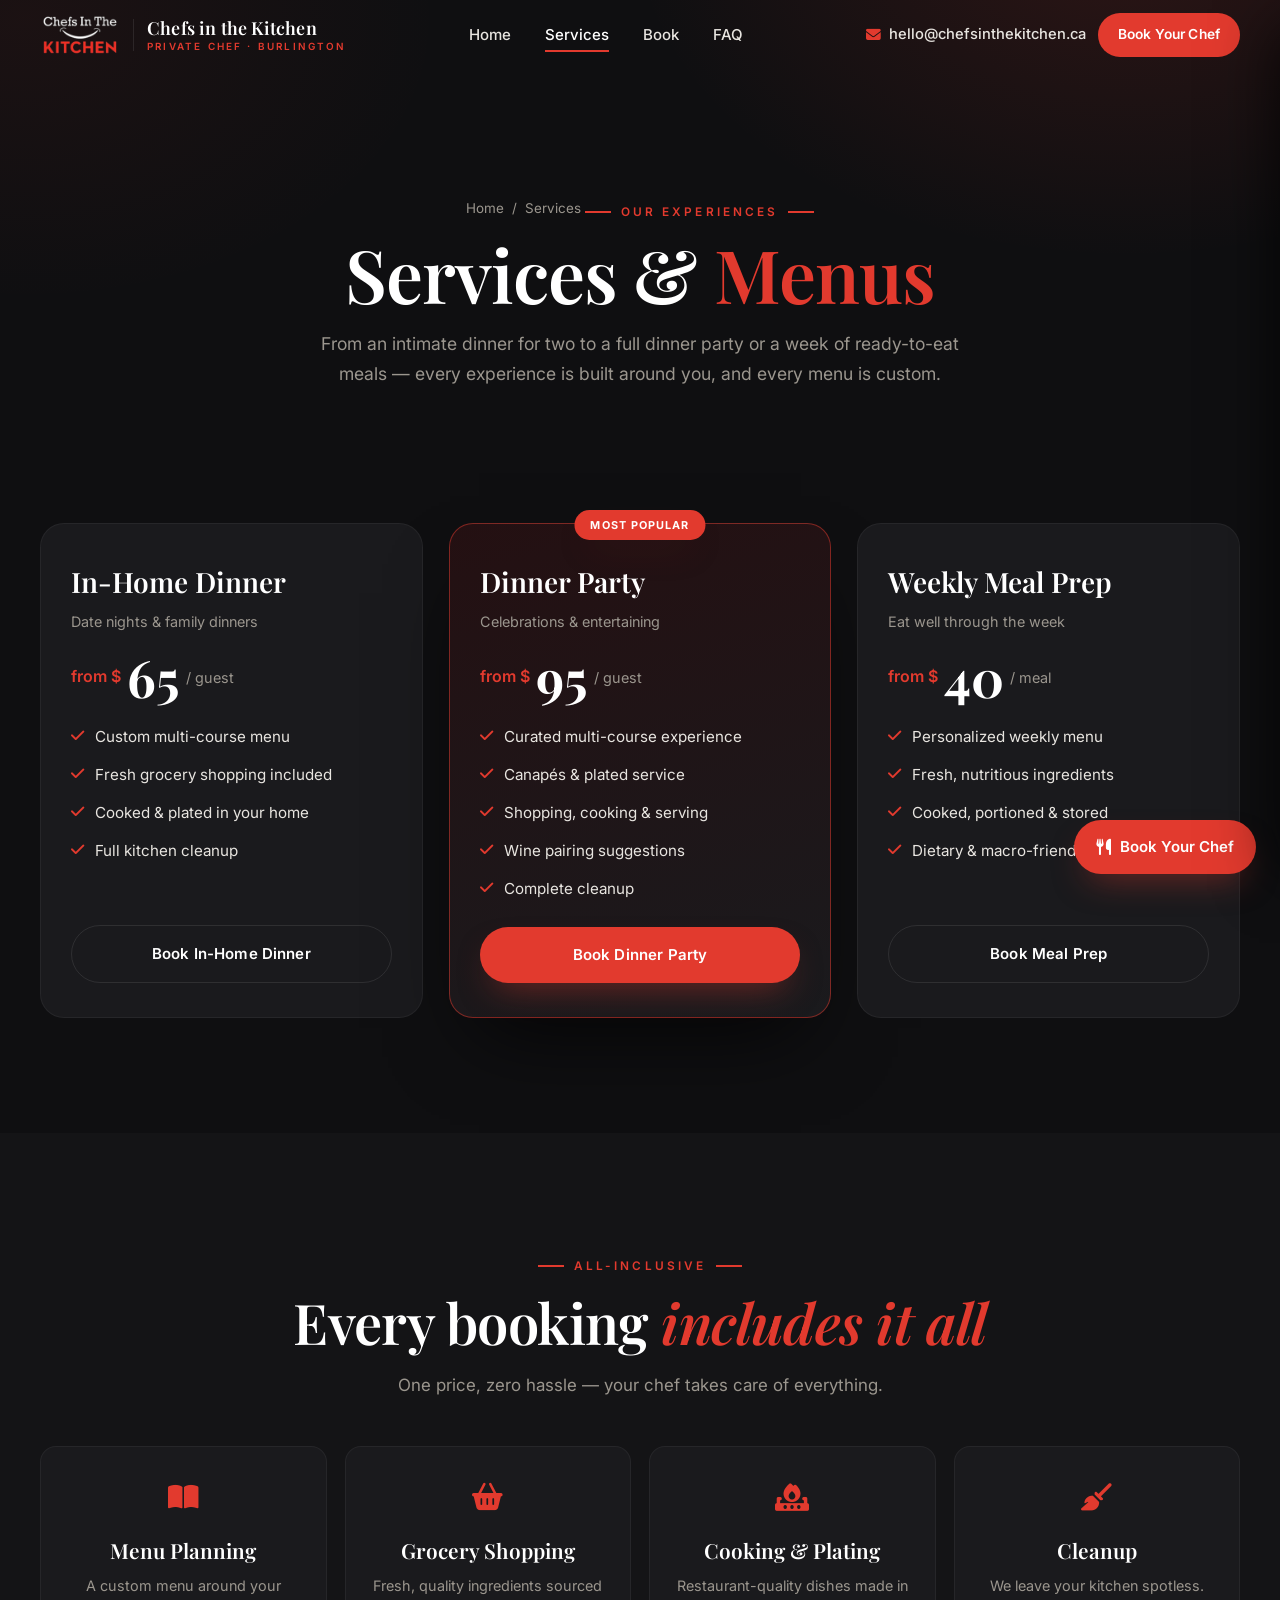
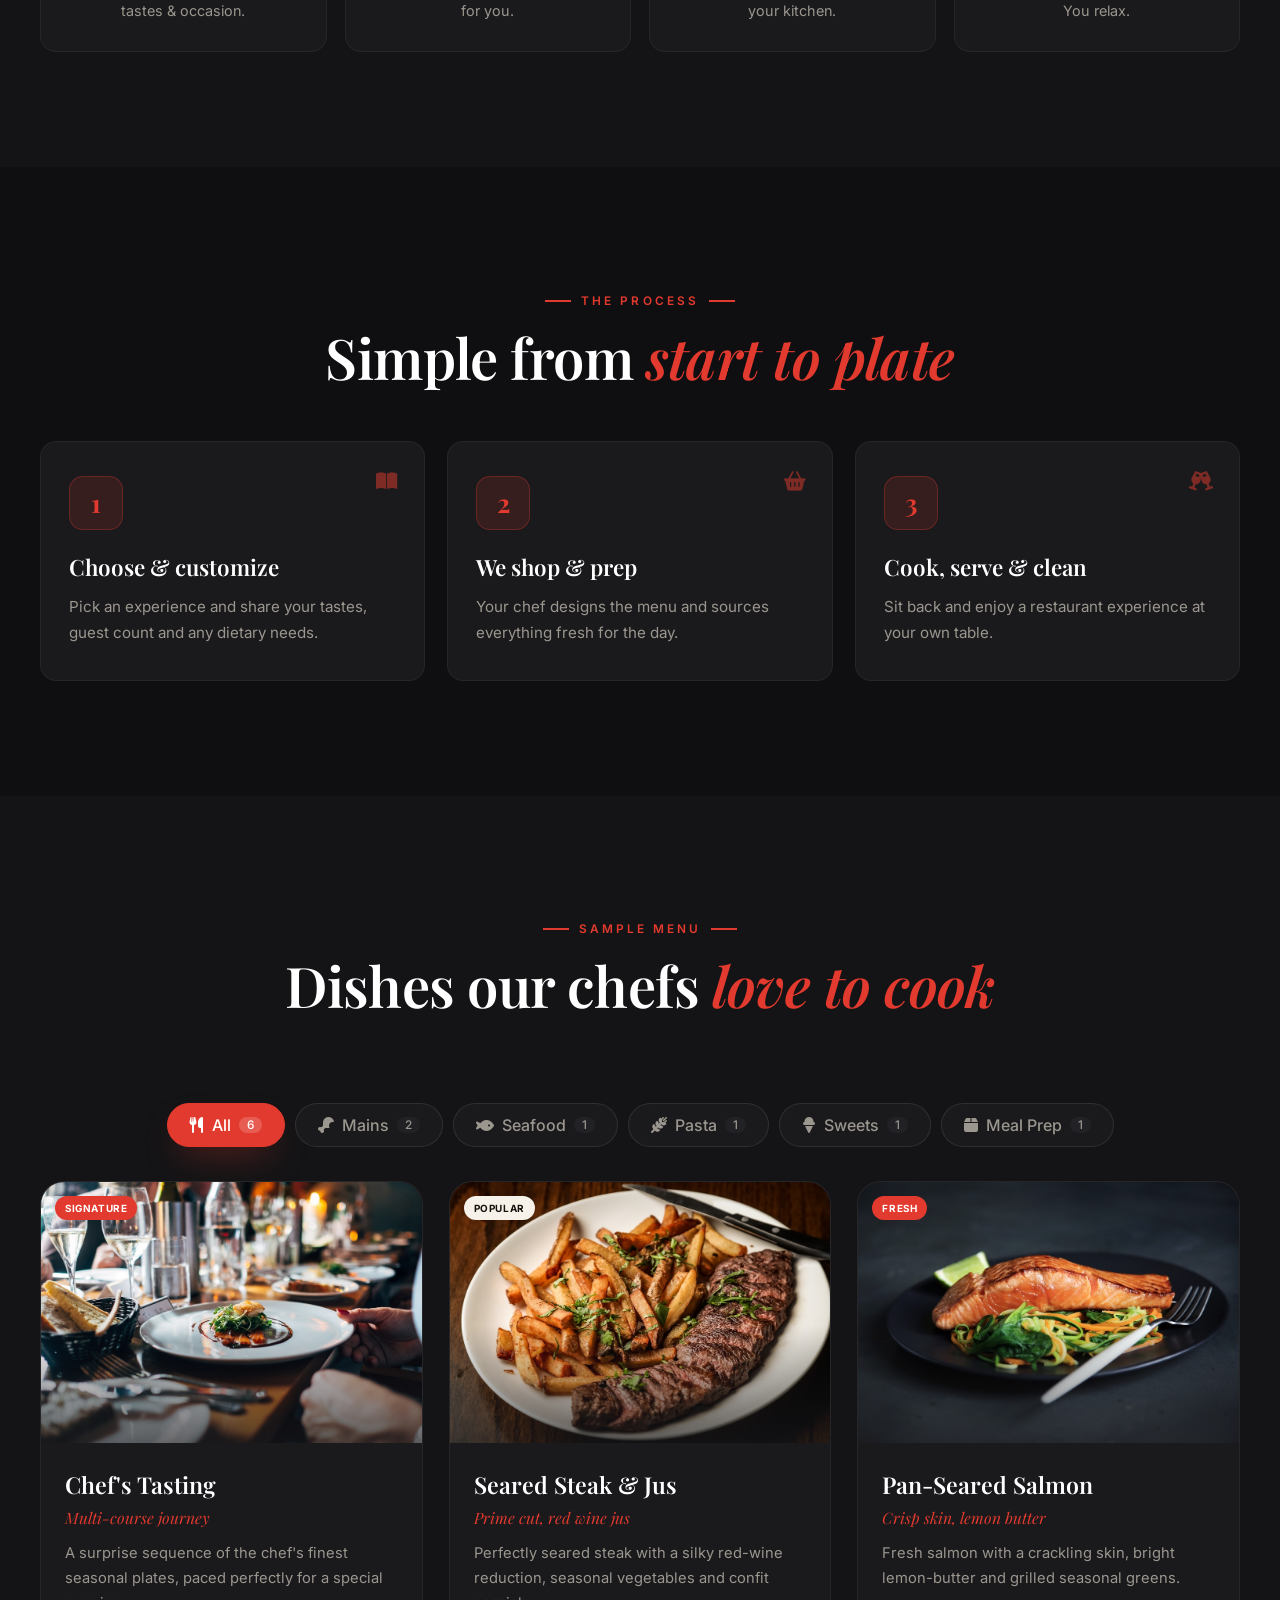
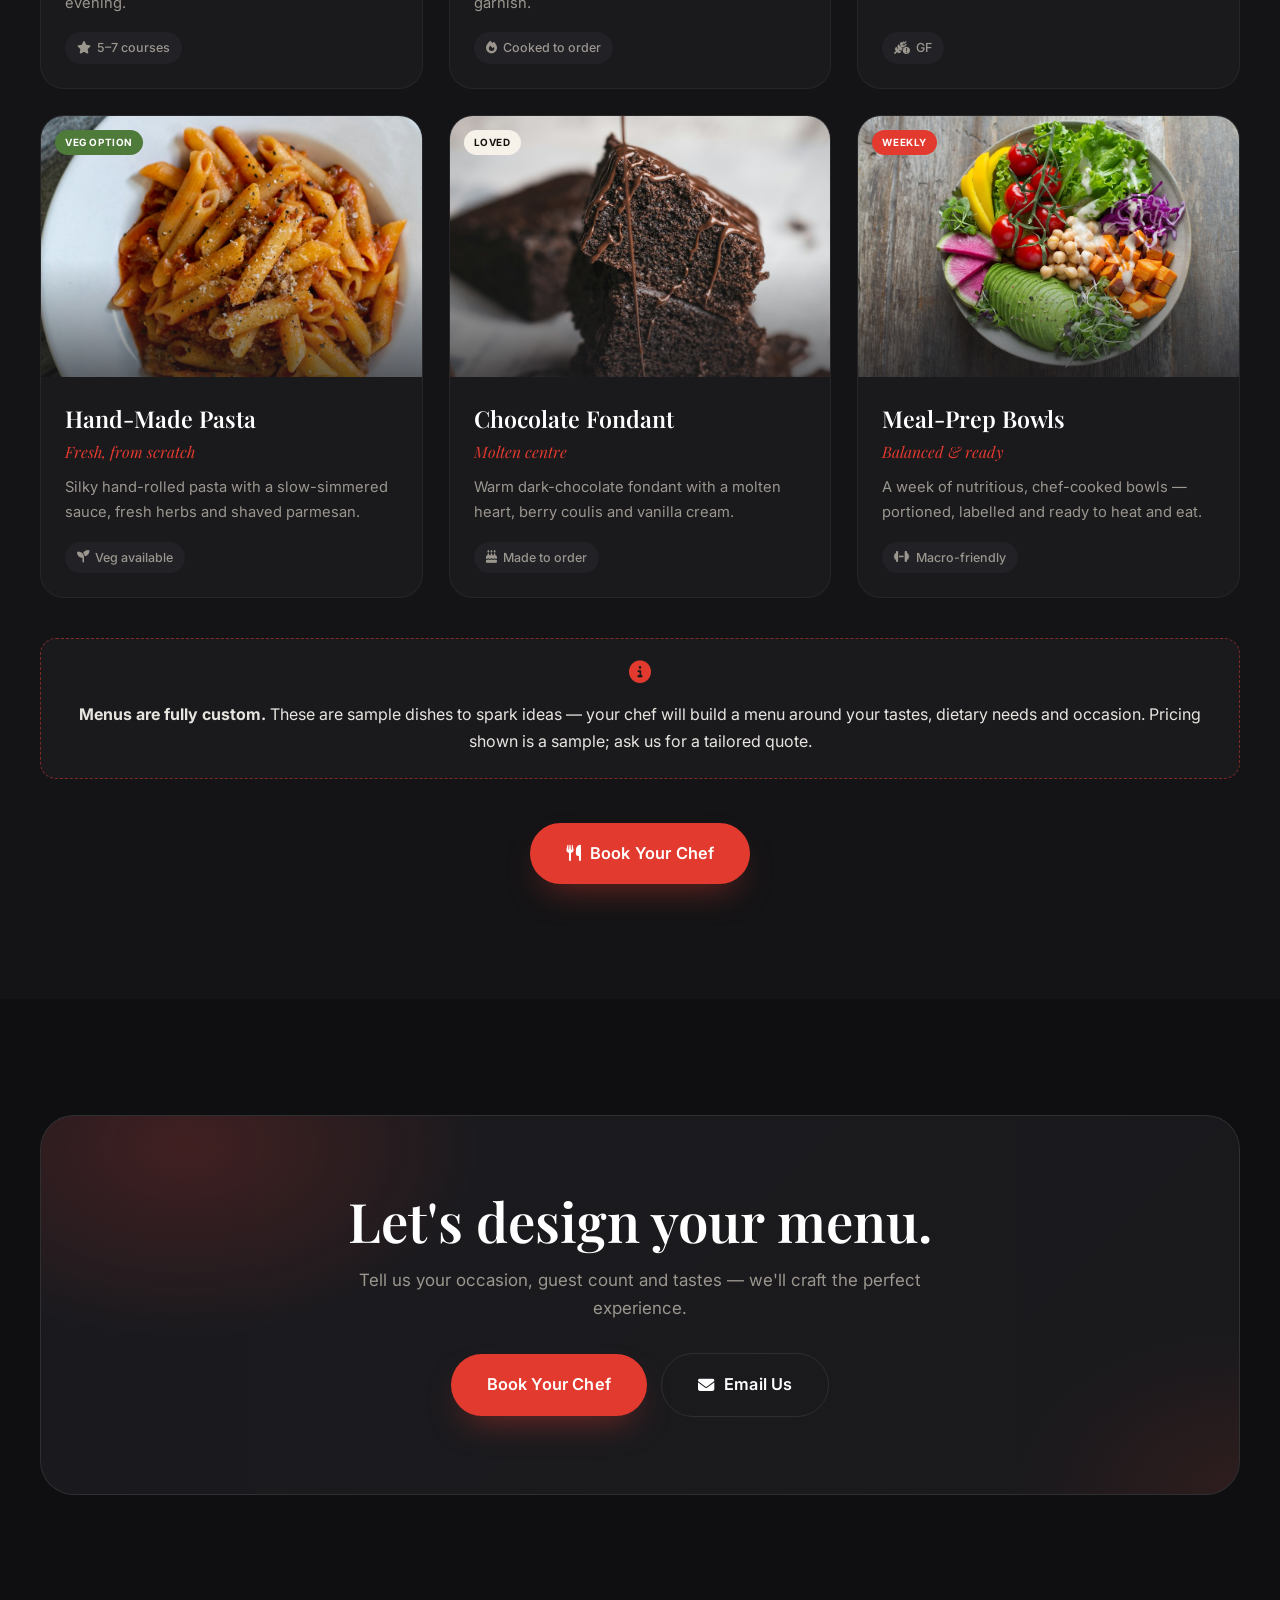
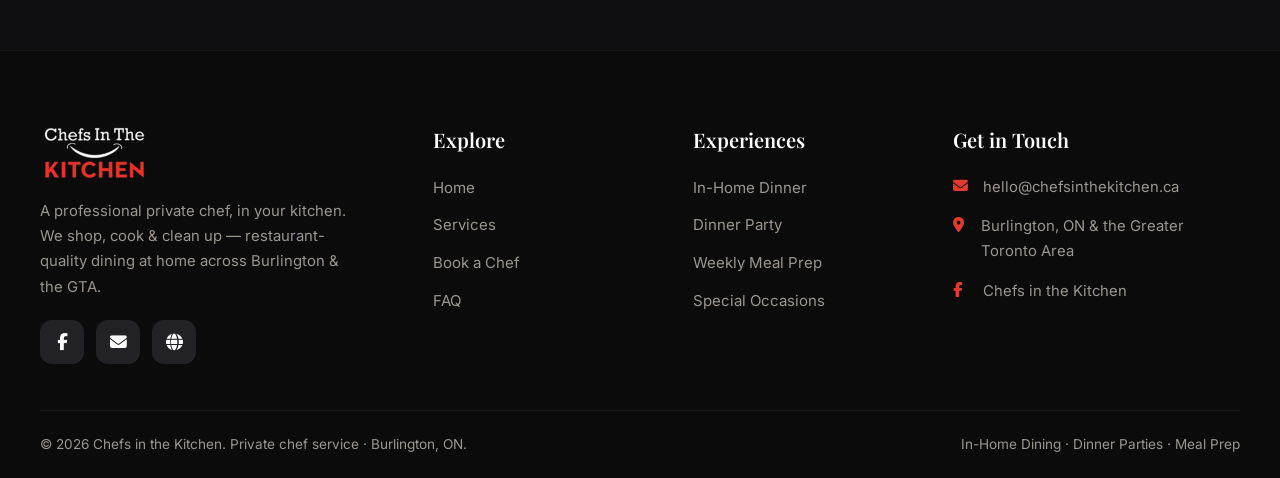
==== commit 314018c2: "Use real food photography throughout; fix badge & gallery - Replace SVG dish illustrations with real" ====
--- a/services.html
+++ b/services.html
@@ -171,7 +171,7 @@
       </div>
       <div class="menu-grid">
         <article class="menu-card reveal" data-cat="mains">
-          <div class="menu-card-media"><div class="menu-badges"><span class="menu-badge">Signature</span></div><img src="assets/dishes/cloche.svg" alt="Chef's tasting menu" /></div>
+          <div class="menu-card-media"><div class="menu-badges"><span class="menu-badge">Signature</span></div><img src="assets/photos/plating.jpg" alt="Chef's tasting menu" /></div>
           <div class="menu-card-body">
             <div class="top"><div><h3>Chef's Tasting</h3><div class="es">Multi-course journey</div></div></div>
             <p>A surprise sequence of the chef's finest seasonal plates, paced perfectly for a special evening.</p>
@@ -179,7 +179,7 @@
           </div>
         </article>
         <article class="menu-card reveal d1" data-cat="mains">
-          <div class="menu-card-media"><div class="menu-badges"><span class="menu-badge pop">Popular</span></div><img src="assets/dishes/plated-steak.svg" alt="Seared steak" /></div>
+          <div class="menu-card-media"><div class="menu-badges"><span class="menu-badge pop">Popular</span></div><img src="assets/photos/steak.jpg" alt="Seared steak" /></div>
           <div class="menu-card-body">
             <div class="top"><div><h3>Seared Steak &amp; Jus</h3><div class="es">Prime cut, red wine jus</div></div></div>
             <p>Perfectly seared steak with a silky red-wine reduction, seasonal vegetables and confit garnish.</p>
@@ -187,7 +187,7 @@
           </div>
         </article>
         <article class="menu-card reveal d2" data-cat="seafood">
-          <div class="menu-card-media"><div class="menu-badges"><span class="menu-badge">Fresh</span></div><img src="assets/dishes/salmon.svg" alt="Pan-seared salmon" /></div>
+          <div class="menu-card-media"><div class="menu-badges"><span class="menu-badge">Fresh</span></div><img src="assets/photos/salmon.jpg" alt="Pan-seared salmon" /></div>
           <div class="menu-card-body">
             <div class="top"><div><h3>Pan-Seared Salmon</h3><div class="es">Crisp skin, lemon butter</div></div></div>
             <p>Fresh salmon with a crackling skin, bright lemon-butter and grilled seasonal greens.</p>
@@ -195,7 +195,7 @@
           </div>
         </article>
         <article class="menu-card reveal d3" data-cat="pasta">
-          <div class="menu-card-media"><div class="menu-badges"><span class="menu-badge veg">Veg option</span></div><img src="assets/dishes/pasta.svg" alt="Hand-made pasta" /></div>
+          <div class="menu-card-media"><div class="menu-badges"><span class="menu-badge veg">Veg option</span></div><img src="assets/photos/pasta.jpg" alt="Hand-made pasta" /></div>
           <div class="menu-card-body">
             <div class="top"><div><h3>Hand-Made Pasta</h3><div class="es">Fresh, from scratch</div></div></div>
             <p>Silky hand-rolled pasta with a slow-simmered sauce, fresh herbs and shaved parmesan.</p>
@@ -203,7 +203,7 @@
           </div>
         </article>
         <article class="menu-card reveal" data-cat="sweets">
-          <div class="menu-card-media"><div class="menu-badges"><span class="menu-badge pop">Loved</span></div><img src="assets/dishes/dessert.svg" alt="Chocolate fondant" /></div>
+          <div class="menu-card-media"><div class="menu-badges"><span class="menu-badge pop">Loved</span></div><img src="assets/photos/dessert.jpg" alt="Chocolate fondant" /></div>
           <div class="menu-card-body">
             <div class="top"><div><h3>Chocolate Fondant</h3><div class="es">Molten centre</div></div></div>
             <p>Warm dark-chocolate fondant with a molten heart, berry coulis and vanilla cream.</p>
@@ -211,7 +211,7 @@
           </div>
         </article>
         <article class="menu-card reveal d1" data-cat="prep">
-          <div class="menu-card-media"><div class="menu-badges"><span class="menu-badge">Weekly</span></div><img src="assets/dishes/meal-prep.svg" alt="Meal prep bowls" /></div>
+          <div class="menu-card-media"><div class="menu-badges"><span class="menu-badge">Weekly</span></div><img src="assets/photos/mealprep.jpg" alt="Meal prep bowls" /></div>
           <div class="menu-card-body">
             <div class="top"><div><h3>Meal-Prep Bowls</h3><div class="es">Balanced &amp; ready</div></div></div>
             <p>A week of nutritious, chef-cooked bowls — portioned, labelled and ready to heat and eat.</p>
@@ -284,7 +284,7 @@
     <button class="lightbox-close" id="lbClose" aria-label="Close"><i class="fa-solid fa-xmark"></i></button>
     <button class="lightbox-nav prev" id="lbPrev" aria-label="Previous"><i class="fa-solid fa-chevron-left"></i></button>
     <button class="lightbox-nav next" id="lbNext" aria-label="Next"><i class="fa-solid fa-chevron-right"></i></button>
-    <div><img id="lbImg" src="assets/dishes/plated-steak.svg" alt="" /><div class="lightbox-cap" id="lbCap"></div></div>
+    <div><img id="lbImg" src="assets/photos/steak.jpg" alt="" /><div class="lightbox-cap" id="lbCap"></div></div>
   </div>
 
   <a href="book.html#quote" class="fab-cta" aria-label="Book your chef"><i class="fa-solid fa-utensils"></i><span>Book Your Chef</span></a>
--- a/css/styles.css
+++ b/css/styles.css
@@ -157,18 +157,18 @@
 .hero-meta .m span { font-size: 0.82rem; color: var(--text-soft); margin-top: 4px; display: block; }
 .hero-meta .divider { width: 1px; height: 40px; background: var(--line); }
 
-.hero-visual { position: relative; display: grid; place-items: center; min-height: 440px; }
-.hero-frame { position: relative; width: min(460px, 100%); aspect-ratio: 1 / 1; display: grid; place-items: center; }
-.hero-frame::before { content: ""; position: absolute; inset: 10%; border-radius: 50%; background: radial-gradient(circle, rgba(226,58,46,0.35), transparent 62%); filter: blur(26px); }
-.hero-frame::after { content: ""; position: absolute; inset: 6%; border-radius: 50%; border: 1px solid var(--line); }
-.hero-plate { position: relative; width: 80%; filter: drop-shadow(0 44px 60px rgba(0,0,0,0.65)); animation: floatY 7s var(--ease) infinite; }
-@keyframes floatY { 0%,100% { transform: translateY(0); } 50% { transform: translateY(-12px); } }
-.hero-tag { position: absolute; display: flex; align-items: center; gap: 11px; background: var(--surface); border: 1px solid var(--line); padding: 12px 16px; border-radius: 14px; box-shadow: var(--shadow-md); font-size: 0.86rem; }
+.hero-visual { position: relative; display: grid; place-items: center; min-height: 460px; }
+.hero-visual::before { content: ""; position: absolute; width: 78%; height: 78%; border-radius: 50%; background: radial-gradient(circle, rgba(226,58,46,0.30), transparent 66%); filter: blur(50px); }
+.hero-photo-wrap { position: relative; width: min(430px, 100%); }
+.hero-photo { position: relative; border-radius: 24px; overflow: hidden; border: 1px solid var(--line); box-shadow: var(--shadow-lg); aspect-ratio: 4 / 5; }
+.hero-photo img { width: 100%; height: 100%; object-fit: cover; }
+.hero-photo::after { content: ""; position: absolute; inset: 0; background: linear-gradient(180deg, transparent 48%, rgba(11,11,12,0.5)); }
+.hero-tag { position: absolute; z-index: 2; display: flex; align-items: center; gap: 11px; background: rgba(26,26,29,0.92); backdrop-filter: blur(8px); border: 1px solid var(--line); padding: 12px 16px; border-radius: 14px; box-shadow: var(--shadow-md); font-size: 0.86rem; }
 .hero-tag i { color: var(--red); font-size: 1.05rem; }
 .hero-tag b { color: var(--white); font-weight: 600; display: block; }
 .hero-tag small { color: var(--text-soft); font-size: 0.74rem; }
-.hero-tag.t1 { top: 8%; right: 2%; }
-.hero-tag.t2 { bottom: 8%; left: 0; }
+.hero-tag.t1 { top: 22px; right: -20px; }
+.hero-tag.t2 { bottom: 24px; left: -20px; }
 
 /* ============ MARQUEE ============ */
 .marquee { background: var(--red); color: #fff; overflow: hidden; }
@@ -189,16 +189,17 @@
 
 /* ============ SERVICE / DISH CARDS ============ */
 .dish-grid { display: grid; grid-template-columns: repeat(3, 1fr); gap: 26px; margin-top: 54px; }
-.dish-card { position: relative; background: var(--surface); border-radius: var(--r-lg); padding: 30px 26px 28px; text-align: center; border: 1px solid var(--line-2); overflow: hidden; transition: transform 0.5s var(--ease), border-color 0.5s; }
-.dish-card::before { content: ""; position: absolute; inset: 0 0 auto; height: 120px; background: radial-gradient(120% 100% at 50% 0%, rgba(226,58,46,0.12), transparent 70%); }
+.dish-card { position: relative; background: var(--surface); border-radius: var(--r-lg); overflow: hidden; border: 1px solid var(--line-2); transition: transform 0.5s var(--ease), border-color 0.5s; display: flex; flex-direction: column; }
 .dish-card:hover { transform: translateY(-10px); border-color: rgba(226,58,46,0.4); }
-.dish-media { position: relative; width: 168px; height: 168px; margin: 0 auto 18px; }
-.dish-media img { width: 100%; height: 100%; transition: transform 0.6s var(--ease); }
-.dish-card:hover .dish-media img { transform: scale(1.07); }
-.dish-tag { position: absolute; top: 6px; right: 0; background: var(--red); color: #fff; font-size: 0.64rem; font-weight: 700; letter-spacing: 0.08em; text-transform: uppercase; padding: 5px 11px; border-radius: 100px; }
+.dish-media { position: relative; width: 100%; aspect-ratio: 16 / 11; overflow: hidden; }
+.dish-media img { width: 100%; height: 100%; object-fit: cover; transition: transform 0.7s var(--ease); }
+.dish-card:hover .dish-media img { transform: scale(1.06); }
+.dish-media::after { content: ""; position: absolute; inset: 0; background: linear-gradient(180deg, transparent 55%, rgba(26,26,29,0.7)); }
+.dish-tag { position: absolute; z-index: 2; top: 14px; right: 14px; background: var(--red); color: #fff; font-size: 0.64rem; font-weight: 700; letter-spacing: 0.08em; text-transform: uppercase; padding: 5px 11px; border-radius: 100px; box-shadow: var(--shadow-sm); }
+.dish-body { padding: 24px 26px 26px; display: flex; flex-direction: column; flex: 1; }
 .dish-name { font-family: var(--font-display); font-size: 1.6rem; font-weight: 600; color: var(--white); }
 .dish-es { color: var(--red); font-style: italic; font-family: var(--font-display); font-size: 1rem; }
-.dish-desc { margin-top: 10px; color: var(--text-soft); font-size: 0.95rem; }
+.dish-desc { margin-top: 10px; color: var(--text-soft); font-size: 0.95rem; flex: 1; }
 .dish-foot { margin-top: 18px; padding-top: 16px; border-top: 1px solid var(--line-2); display: flex; align-items: center; justify-content: space-between; gap: 10px; }
 .dish-price { font-weight: 700; color: var(--white); }
 .dish-price small { font-weight: 400; color: var(--text-soft); }
@@ -207,9 +208,8 @@
 /* ============ STORY / ABOUT ============ */
 .story-grid { display: grid; grid-template-columns: 0.95fr 1.05fr; gap: 56px; align-items: center; }
 .story-collage { position: relative; }
-.story-frame { position: relative; width: min(400px, 100%); margin-inline: auto; }
-.story-frame::before { content: ""; position: absolute; inset: 8%; border-radius: 50%; background: radial-gradient(circle, rgba(226,58,46,0.28), transparent 62%); filter: blur(24px); }
-.story-plate-main { position: relative; width: 100%; filter: drop-shadow(0 30px 44px rgba(0,0,0,0.6)); }
+.story-media { position: relative; width: min(420px, 100%); margin-inline: auto; border-radius: 20px; overflow: hidden; border: 1px solid var(--line); box-shadow: var(--shadow-lg); aspect-ratio: 4 / 5; }
+.story-media img { width: 100%; height: 100%; object-fit: cover; }
 .story-badge { position: absolute; bottom: 2%; left: -2%; background: var(--red); color: #fff; border-radius: 18px; padding: 20px 24px; box-shadow: var(--shadow-lg); max-width: 220px; }
 .story-badge b { font-family: var(--font-display); font-size: 2.4rem; display: block; line-height: 1; font-weight: 700; }
 .story-badge span { font-size: 0.84rem; opacity: 0.92; }
@@ -250,8 +250,8 @@
 
 /* ============ GALLERY ============ */
 .gallery { display: grid; grid-template-columns: repeat(4, 1fr); grid-auto-rows: 190px; gap: 16px; margin-top: 46px; }
-.gal-item { position: relative; border-radius: var(--r-md); overflow: hidden; cursor: pointer; background: var(--surface-2); border: 1px solid var(--line-2); display: grid; place-items: center; }
-.gal-item img { width: 82%; transition: transform 0.6s var(--ease); }
+.gal-item { position: relative; border-radius: var(--r-md); overflow: hidden; cursor: pointer; background: var(--surface-2); border: 1px solid var(--line-2); }
+.gal-item img { width: 100%; height: 100%; object-fit: cover; transition: transform 0.6s var(--ease); }
 .gal-item.tall { grid-row: span 2; } .gal-item.wide { grid-column: span 2; }
 .gal-item::after { content: "\f00e"; font-family: "Font Awesome 6 Free"; font-weight: 900; position: absolute; inset: 0; display: grid; place-items: center; color: #fff; background: linear-gradient(160deg, rgba(226,58,46,0), rgba(0,0,0,0.72)); opacity: 0; transition: opacity 0.4s; font-size: 1.3rem; }
 .gal-item:hover::after { opacity: 1; } .gal-item:hover img { transform: scale(1.08); }
@@ -324,10 +324,11 @@
 .menu-card { background: var(--surface); border-radius: var(--r-lg); border: 1px solid var(--line-2); overflow: hidden; display: flex; flex-direction: column; transition: transform 0.5s var(--ease), border-color 0.5s; }
 .menu-card:hover { transform: translateY(-8px); border-color: rgba(226,58,46,0.4); }
 .menu-card.hide { display: none; }
-.menu-card-media { position: relative; padding: 24px; background: radial-gradient(120% 120% at 50% 0%, var(--surface-2), var(--surface)); display: grid; place-items: center; }
-.menu-card-media img { width: 148px; height: 148px; transition: transform 0.6s var(--ease); }
+.menu-card-media { position: relative; width: 100%; aspect-ratio: 16 / 11; overflow: hidden; }
+.menu-card-media img { width: 100%; height: 100%; object-fit: cover; transition: transform 0.7s var(--ease); }
 .menu-card:hover .menu-card-media img { transform: scale(1.06); }
-.menu-badges { position: absolute; top: 14px; left: 14px; display: flex; flex-direction: column; gap: 6px; }
+.menu-card-media::after { content: ""; position: absolute; inset: 0; background: linear-gradient(180deg, transparent 55%, rgba(26,26,29,0.65)); }
+.menu-badges { position: absolute; z-index: 2; top: 14px; left: 14px; display: flex; flex-direction: column; gap: 6px; }
 .menu-badge { font-size: 0.62rem; font-weight: 700; letter-spacing: 0.06em; text-transform: uppercase; padding: 4px 10px; border-radius: 100px; background: var(--red); color: #fff; }
 .menu-badge.veg { background: #4E7A3A; } .menu-badge.pop { background: var(--cream); color: #17110E; }
 .menu-card-body { padding: 22px 24px 24px; display: flex; flex-direction: column; flex: 1; }
